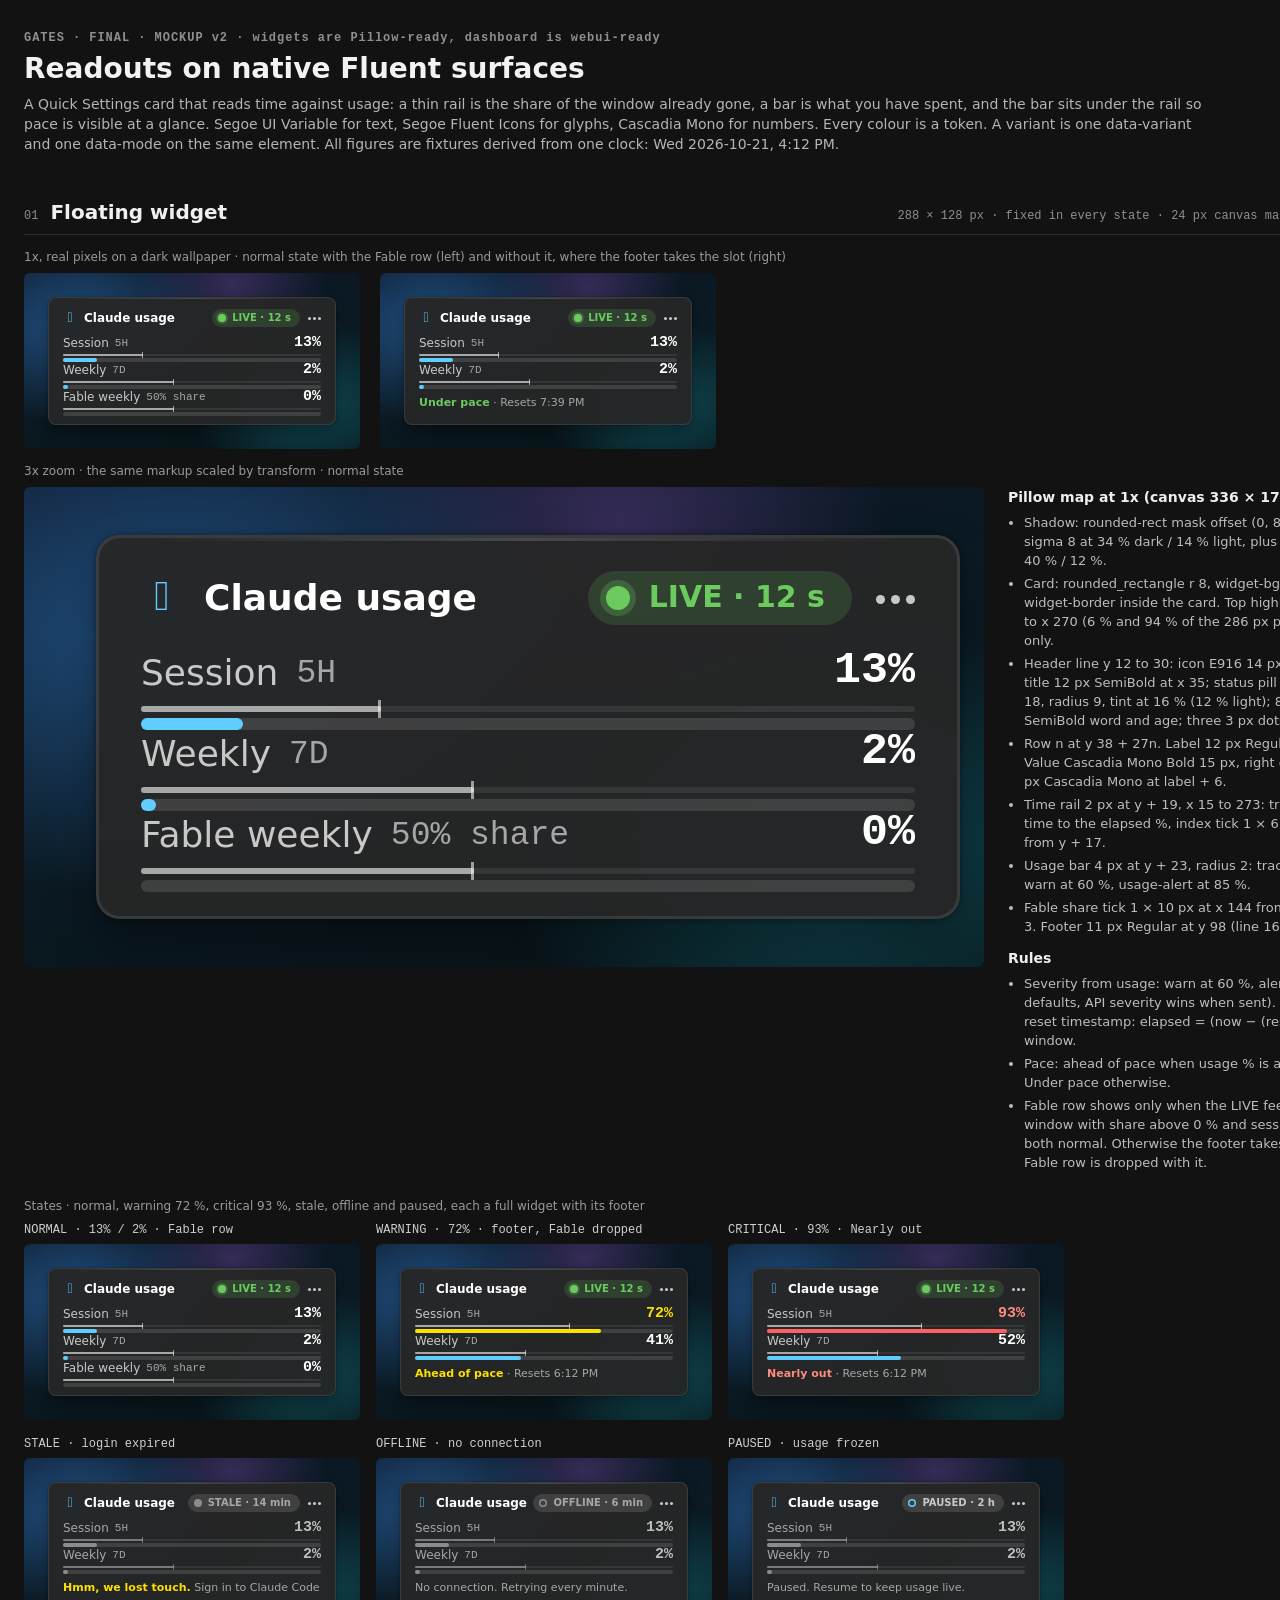
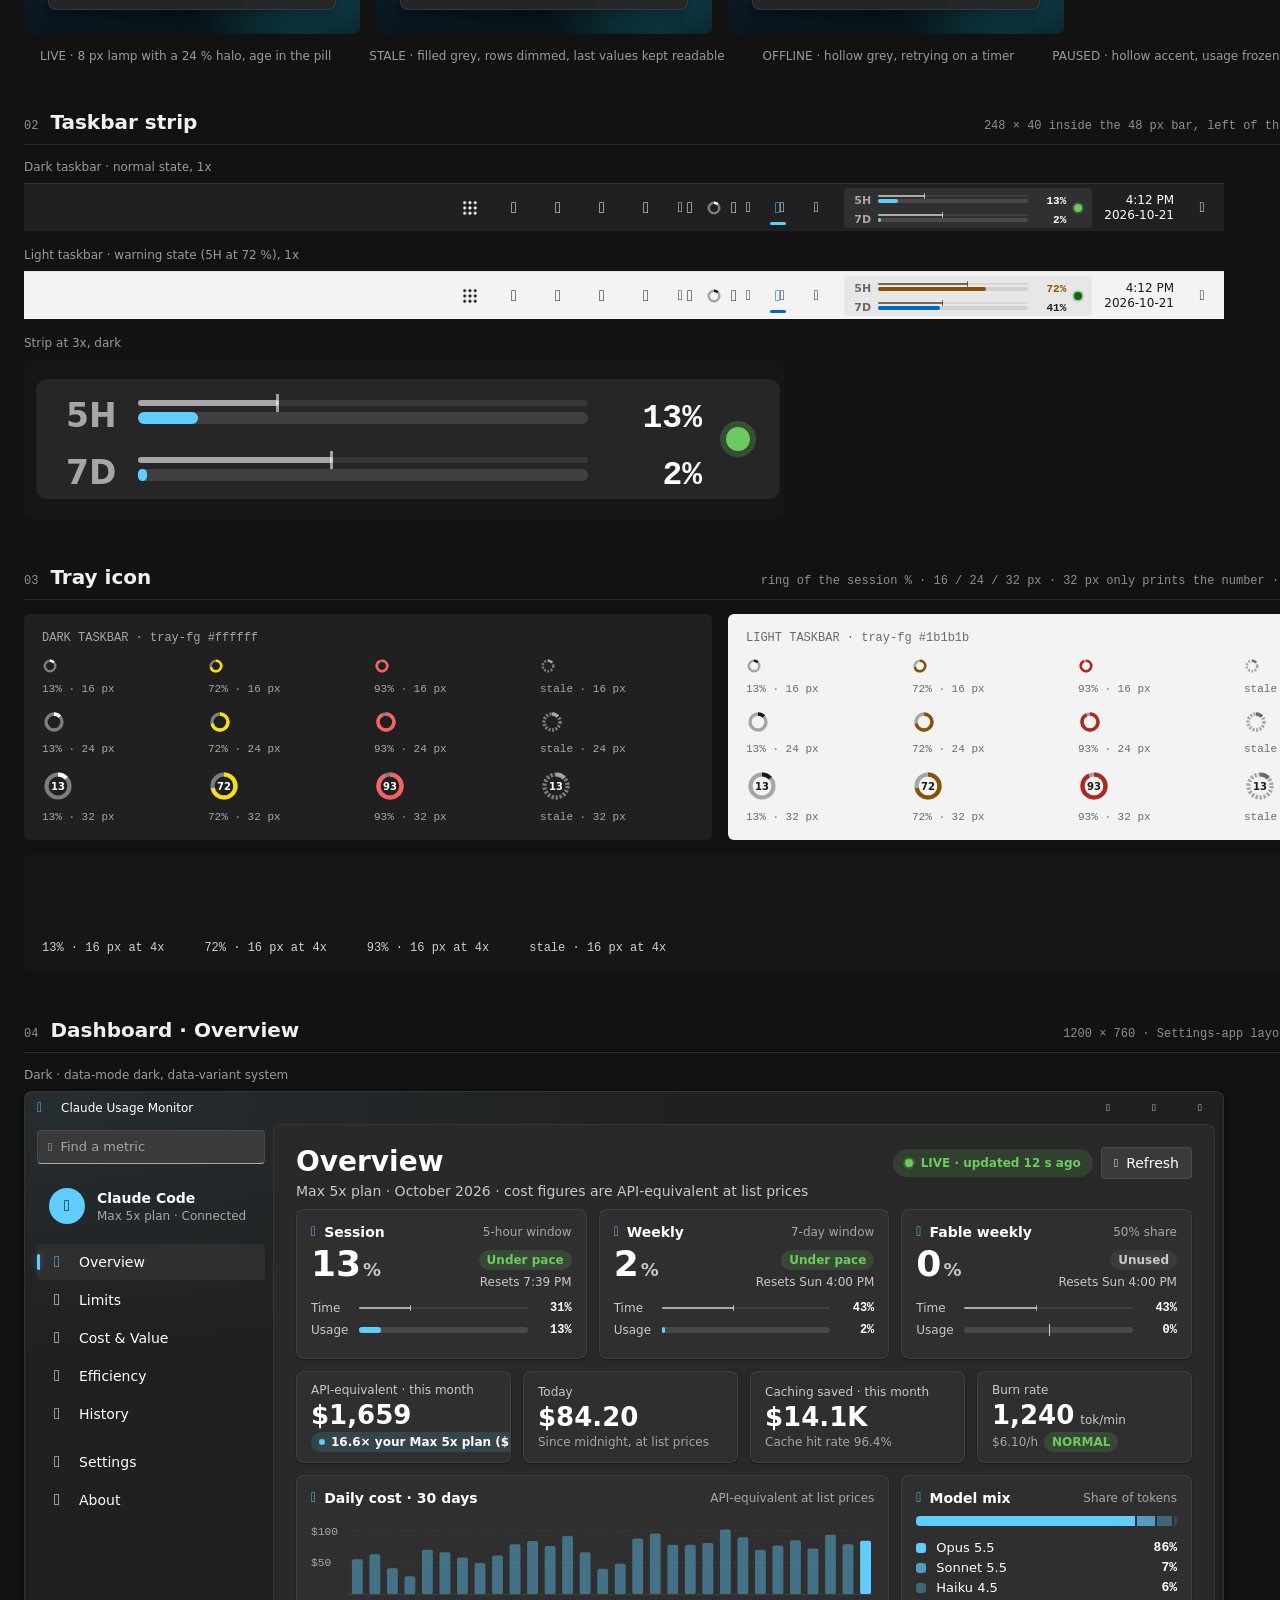
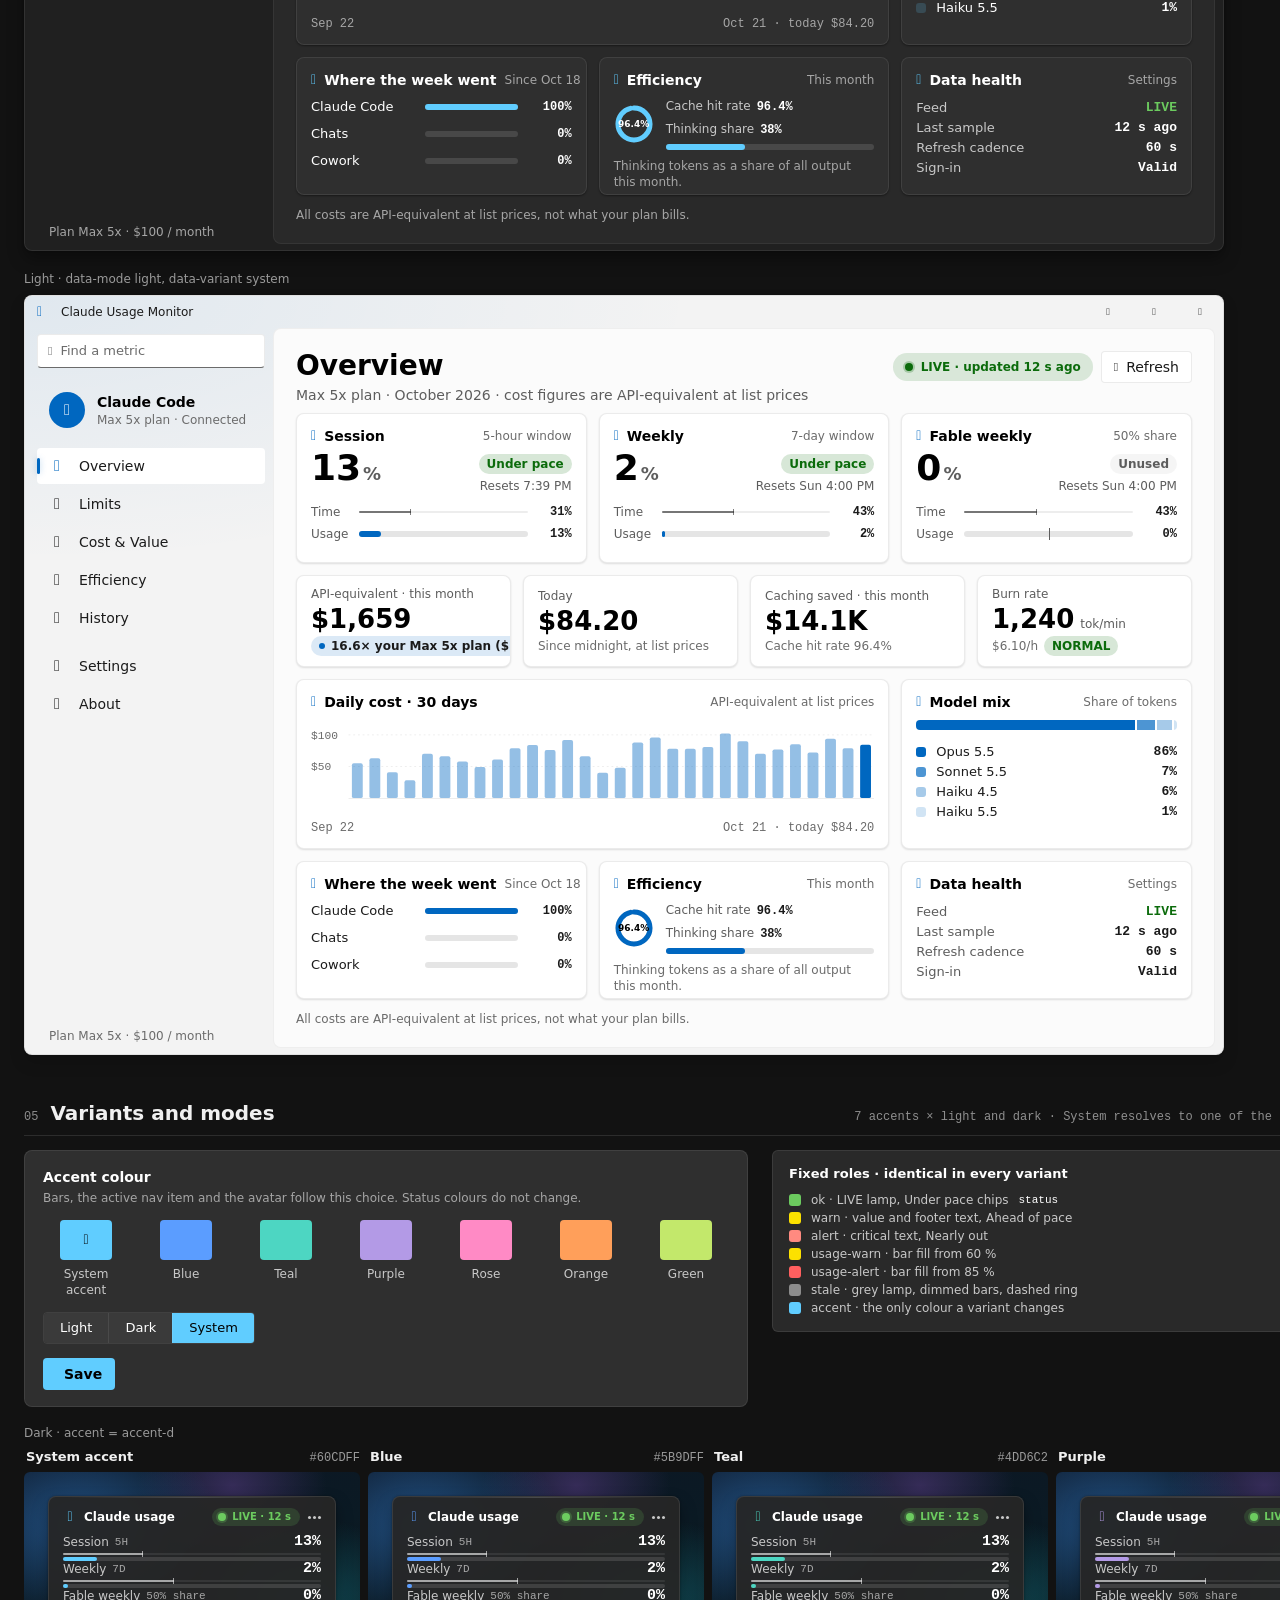
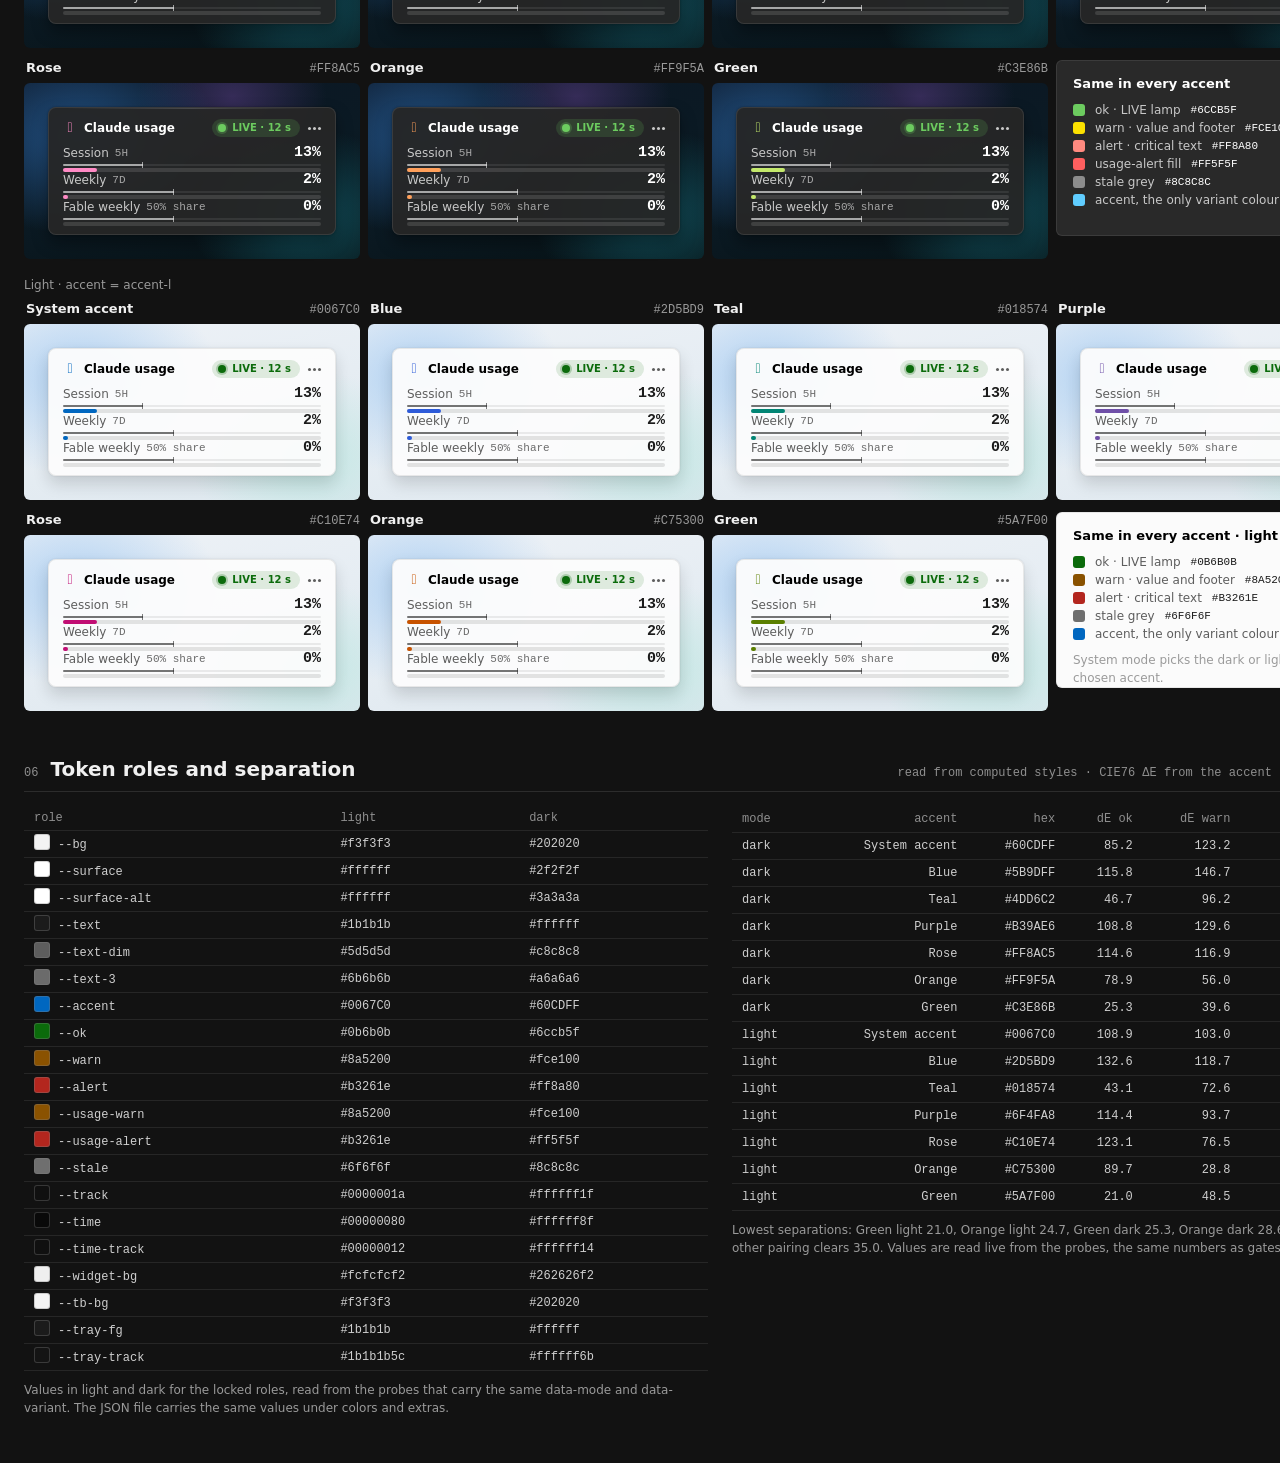
==== design/mockups/gates/final.html @ 4215ede7 "Design: approved theme mockups and token specs (#16) Nostromo (default, 8 variants), Night City (Bla" ====
<!doctype html>
<html lang="en">
<head>
<meta charset="utf-8">
<meta name="viewport" content="width=device-width, initial-scale=1">
<title>Gates final mockup</title>
<style>
/* ==========================================================================
   1. TOKENS. Lift sections 1, 2a, 2b, 2c and 2d into the app (webui and the
   Pillow skin read the same values from usage_monitor/themes/gates.json).
   One data-mode and one data-variant sit on the same element.
   Variant = accent pair. Mode = neutrals, status roles and shadows.
   Status roles (ok, warn, alert, usage-warn, usage-alert, stale) are locked
   per mode and do not change with the accent.
   ========================================================================== */
:root {
  --f-text: "Segoe UI Variable Text", "Segoe UI Variable", "Segoe UI", system-ui, sans-serif;
  --f-display: "Segoe UI Variable Display", "Segoe UI Variable", "Segoe UI", system-ui, sans-serif;
  --f-mono: "Cascadia Mono", Consolas, "Courier New", monospace;
  --f-icon: "Segoe Fluent Icons", "Segoe MDL2 Assets";
  --r-card: 8px;
  --r-ctl: 4px;
  --r-pill: 9px;
  --r-bar: 2px;
  --w-w: 288px;
  --w-h: 128px;
}

/* accent pairs: the only colours a variant changes (accent-l = light mode, accent-d = dark mode) */
[data-variant="system"] { --accent-d: #60CDFF; --accent-l: #0067C0; }
[data-variant="blue"]   { --accent-d: #5B9DFF; --accent-l: #2D5BD9; }
[data-variant="teal"]   { --accent-d: #4DD6C2; --accent-l: #018574; }
[data-variant="purple"] { --accent-d: #B39AE6; --accent-l: #6F4FA8; }
[data-variant="rose"]   { --accent-d: #FF8AC5; --accent-l: #C10E74; }
[data-variant="orange"] { --accent-d: #FF9F5A; --accent-l: #C75300; }
[data-variant="green"]  { --accent-d: #C3E86B; --accent-l: #5A7F00; }

[data-mode="dark"] {
  color-scheme: dark;
  --bg: #202020;
  --layer: #292929;
  --surface: #2f2f2f;
  --surface-alt: #3a3a3a;
  --hover: #ffffff0f;
  --widget-bg: #262626f2;
  --widget-border: #ffffff17;
  --border: #ffffff15;
  --border-dim: #ffffff0e;
  --text: #ffffff;
  --text-bright: #ffffff;
  --text-dim: #c8c8c8;
  --text-3: #a6a6a6;
  --ok: #6ccb5f;
  --warn: #fce100;
  --alert: #ff8a80;
  --usage-warn: #fce100;
  --usage-alert: #ff5f5f;
  --stale: #8c8c8c;
  --track: #ffffff1f;
  --time: #ffffff8f;
  --time-track: #ffffff14;
  --hl: #ffffff29;
  --tb-bg: #202020;
  --tb-rule: #ffffff12;
  --tb-hover: #ffffff12;
  --tray-fg: #ffffff;
  --tray-track: #ffffff6b;
  --accent: var(--accent-d);
  --accent-on: #000000;
  --accent-soft: color-mix(in srgb, var(--accent) 14%, transparent);
  --accent-tint: color-mix(in srgb, var(--accent) 8%, transparent);
  --accent-alt: color-mix(in srgb, var(--accent) 70%, var(--surface));
  --glow: color-mix(in srgb, var(--accent) 36%, transparent);
  --lamp-halo: color-mix(in srgb, var(--ok) 24%, transparent);
  --pill-a: 16%;
  --close-hover: #c42b1c;
  --on-close: #ffffff;
  --shadow-main: #00000057;
  --shadow-tight: #00000066;
}

[data-mode="light"] {
  color-scheme: light;
  --bg: #f3f3f3;
  --layer: #fbfbfb;
  --surface: #ffffff;
  --surface-alt: #ffffff;
  --hover: #0000000a;
  --widget-bg: #fcfcfcf2;
  --widget-border: #00000014;
  --border: #00000014;
  --border-dim: #0000000d;
  --text: #1b1b1b;
  --text-bright: #000000;
  --text-dim: #5d5d5d;
  --text-3: #6b6b6b;
  --ok: #0b6b0b;
  --warn: #8a5200;
  --alert: #b3261e;
  --usage-warn: #8a5200;
  --usage-alert: #b3261e;
  --stale: #6f6f6f;
  --track: #0000001a;
  --time: #00000080;
  --time-track: #00000012;
  --hl: #ffffff00;
  --tb-bg: #f3f3f3;
  --tb-rule: #00000012;
  --tb-hover: #0000000d;
  --tray-fg: #1b1b1b;
  --tray-track: #1b1b1b5c;
  --accent: var(--accent-l);
  --accent-on: #ffffff;
  --accent-soft: color-mix(in srgb, var(--accent) 14%, transparent);
  --accent-tint: color-mix(in srgb, var(--accent) 8%, transparent);
  --accent-alt: color-mix(in srgb, var(--accent) 70%, var(--surface));
  --glow: color-mix(in srgb, var(--accent) 28%, transparent);
  --lamp-halo: color-mix(in srgb, var(--ok) 24%, transparent);
  --pill-a: 12%;
  --close-hover: #c42b1c;
  --on-close: #ffffff;
  --shadow-main: #00000024;
  --shadow-tight: #0000001f;
}

/* ==========================================================================
   2a. FLOATING WIDGET. 288 x 128 card, fixed in every state. Rows sit on a
   27 px pitch: label line 16 px, time rail 2 px at +19, usage bar 4 px at
   +23. The third slot holds the Fable row or the footer, never both.
   ========================================================================== */
.surface { color: var(--text); font-family: var(--f-text); }
.lamp { display: inline-block; flex: none; width: 8px; height: 8px; border-radius: 50%;
        background: var(--ok); box-shadow: 0 0 0 2px var(--lamp-halo); }
.lamp.is-stale { background: var(--stale); box-shadow: none; }
.lamp.is-offline { background: transparent; box-shadow: inset 0 0 0 1.5px var(--stale); }
.lamp.is-paused { background: transparent; box-shadow: inset 0 0 0 1.5px var(--accent); }

.gw { --usage: var(--accent); position: relative; overflow: hidden; box-sizing: border-box;
      width: var(--w-w); height: var(--w-h); padding: 11px 14px 8px; border-radius: var(--r-card);
      border: 1px solid var(--widget-border); background: var(--widget-bg);
      box-shadow: 0 8px 16px var(--shadow-main), 0 0 2px var(--shadow-tight);
      color: var(--text); font-family: var(--f-text); }
.gw::before { content: ""; position: absolute; left: 0; right: 0; top: 0; height: 1px;
              background: linear-gradient(90deg, transparent 6%, var(--hl) 50%, transparent 94%); }
.gw-head { position: relative; display: flex; align-items: center; height: 18px; }
.gw-ico { flex: none; width: 14px; margin-right: 7px; font: 400 14px/18px var(--f-icon); color: var(--accent); text-align: center; }
.gw-title { font: 600 12px/18px var(--f-text); color: var(--text-bright); white-space: nowrap; }
.gw-pill { display: inline-flex; align-items: center; gap: 6px; height: 18px; margin-left: auto; padding: 0 9px 0 6px;
           border-radius: var(--r-pill); font: 600 10px/18px var(--f-text); white-space: nowrap;
           color: var(--ok); background: color-mix(in srgb, var(--ok) var(--pill-a), transparent); }
.gw-pill.is-stale, .gw-pill.is-offline, .gw-pill.is-paused { color: var(--text-3); background: var(--track); }
.gw-pill.is-paused { color: var(--text-dim); }
.gw-more { display: flex; align-items: center; gap: 2px; height: 18px; margin-left: 8px; }
.gw-more i { width: 3px; height: 3px; border-radius: 50%; background: var(--text-dim); }

.gw-rows { position: relative; margin-top: 8px; }
.gw-row { position: relative; height: 27px; }
.gw-row.is-warn { --usage: var(--usage-warn); }
.gw-row.is-crit { --usage: var(--usage-alert); }
.gw-line { display: flex; align-items: center; height: 16px; }
.gw-label { font: 400 12px/16px var(--f-text); color: var(--text-dim); white-space: nowrap; }
.gw-tag { margin-left: 6px; font: 400 11px/16px var(--f-mono); color: var(--text-3); white-space: nowrap; }
.gw-value { margin-left: auto; font: 700 15px/16px var(--f-mono); color: var(--text); font-variant-numeric: tabular-nums; }
.gw-row.is-warn .gw-value { color: var(--warn); }
.gw-row.is-crit .gw-value { color: var(--alert); }
/* time rail: the share of the window already gone, index tick at its end */
.gw-rail { position: absolute; left: 0; right: 0; top: 19px; height: 2px; border-radius: 1px; background: var(--time-track); }
.gw-rail i { position: absolute; left: 0; top: 0; bottom: 0; width: var(--t); border-radius: 1px; background: var(--time); }
.gw-rail i::after { content: ""; position: absolute; right: 0; top: -2px; width: 1px; height: 6px; background: var(--time); }
/* usage bar: accent by default, amber and red by severity */
.gw-bar { position: absolute; left: 0; right: 0; top: 23px; height: 4px; border-radius: var(--r-bar); background: var(--track); }
.gw-bar i { position: absolute; left: 0; top: 0; bottom: 0; width: var(--v); border-radius: var(--r-bar); background: var(--usage); }
/* Fable share tick: 1 x 10 px at the midpoint of the track, from track top minus 3 */
.gw-share { position: absolute; left: 50%; top: -3px; width: 1px; height: 10px; background: var(--text-dim); }

.gw-foot { height: 27px; box-sizing: border-box; padding-top: 6px; overflow: hidden; white-space: nowrap;
           font: 400 11px/16px var(--f-text); color: var(--text-3); }
.gw-foot b { font-weight: 600; }
.t-ok { color: var(--ok); }
.t-warn { color: var(--warn); }
.t-alert { color: var(--alert); }

/* stale, offline and paused: last-known values stay readable (values at .7 opacity, >= 4.5:1),
   labels and bars dim, the footer carries the state */
.gw.is-dim .gw-row { --usage: var(--stale); }
.gw.is-dim .gw-label { color: var(--text-3); }
.gw.is-dim .gw-value { opacity: .7; }
.gw.is-dim .gw-rail i { opacity: .6; }

/* ==========================================================================
   2b. TASKBAR STRIP. 248 x 40 inside a 48 px taskbar, left of the clock.
   Rows at y 6 and 25. Each row: rail at row +1 (2 px), bar at row +5 (4 px),
   label and value on a 14 px line. Track is the --track token (not tray-track).
   ========================================================================== */
.tbstrip { position: relative; flex: none; box-sizing: border-box; width: 248px; height: 40px;
           border-radius: var(--r-ctl); background: var(--tb-hover); color: var(--text); font-family: var(--f-text); }
.tbs-row { position: absolute; left: 0; right: 0; height: 14px; }
.tbs-row.is-warn { --usage: var(--usage-warn); }
.tbs-row { --usage: var(--accent); }
.tbs-k { position: absolute; left: 10px; top: 0; width: 18px; font: 600 11px/14px var(--f-text); color: var(--text-3); }
.tbs-time { position: absolute; left: 34px; top: 1px; width: 150px; height: 2px; border-radius: 1px; background: var(--time-track); }
.tbs-time i { position: absolute; left: 0; top: 0; bottom: 0; width: var(--t); border-radius: 1px; background: var(--time); }
.tbs-time i::after { content: ""; position: absolute; right: 0; top: -2px; width: 1px; height: 6px; background: var(--time); }
.tbs-trk { position: absolute; left: 34px; top: 5px; width: 150px; height: 4px; border-radius: var(--r-bar); background: var(--track); }
.tbs-trk i { position: absolute; left: 0; top: 0; bottom: 0; width: var(--v); border-radius: var(--r-bar); background: var(--usage); }
.tbs-v { position: absolute; left: 190px; top: 0; width: 32px; text-align: right; font: 700 11px/14px var(--f-mono); color: var(--text); }
.tbs-row.is-warn .tbs-v { color: var(--warn); }
.tbs-dot { position: absolute; left: 230px; top: 16px; width: 8px; height: 8px; border-radius: 50%; background: var(--ok); box-shadow: 0 0 0 2px var(--lamp-halo); }
.tbstrip.is-dim .tbs-dot { background: var(--stale); box-shadow: none; }
.tbstrip.is-dim .tbs-row { --usage: var(--stale); }

/* ==========================================================================
   2c. TRAY RING. The ring is the session %. Centre radius per size, stroke
   2.5 / 3.4 / 4.2 px at 16 / 24 / 32. Arc starts at 12 o'clock, clockwise.
   Stale = dashed track (16: 6 on, 4.5 off, path units) with a grey arc.
   Only the 32 px size prints the number.
   ========================================================================== */
.ring { display: block; overflow: visible; }
.ring .rk { fill: none; stroke: var(--tray-track); }
.ring .ra { fill: none; stroke: var(--tray-fg); }
.ring.is-warn .ra { stroke: var(--usage-warn); }
.ring.is-crit .ra { stroke: var(--usage-alert); }
.ring.is-stale .ra { stroke: var(--text-3); }
.ring .rg-num { font: 600 10px/1 var(--f-text); fill: var(--tray-fg); }
.ring-slot { display: inline-flex; align-items: center; justify-content: center; line-height: 0; }

/* ==========================================================================
   2d. DASHBOARD. Settings-app layout, 1200 x 760. Mica base with a faint
   accent wash, rounded content layer, 14 px card headings, 12 px minimum text.
   ========================================================================== */
.taskbar { position: relative; overflow: hidden; width: 1200px; height: 48px; box-sizing: border-box;
           background: var(--tb-bg); border-top: 1px solid var(--tb-rule); color: var(--text); font-family: var(--f-text); }
.tb-center { position: absolute; left: 50%; top: 4px; transform: translateX(-50%); display: flex; gap: 4px; }
.tb-btn { position: relative; display: grid; place-items: center; width: 40px; height: 40px; border-radius: var(--r-ctl); }
.tb-btn.is-active::after { content: ""; position: absolute; left: 50%; bottom: 3px; width: 16px; height: 3px; margin-left: -8px;
                           border-radius: 2px; background: var(--accent); }
.tb-g { font: 400 16px/1 var(--f-icon); color: var(--text); }
.tb-g.is-accent { color: var(--accent); }
.tb-ico { display: grid; place-items: center; width: 32px; height: 40px; border-radius: var(--r-ctl); }
.tb-ico .tb-g { font-size: 14px; }
.tb-dots { width: 16px; height: 16px; background: radial-gradient(circle, var(--text) 1.2px, transparent 1.7px) 0 0 / 5.3px 5.3px; }
.tb-tray { position: absolute; right: 6px; top: 4px; height: 40px; display: flex; align-items: center; gap: 2px; }
.tb-clock { display: flex; flex-direction: column; align-items: flex-end; justify-content: center; height: 40px; padding: 0 10px;
            font: 400 12px/15px var(--f-text); color: var(--text); white-space: nowrap; }

.wm-bar { position: relative; display: flex; align-items: center; height: 32px; }
.wm-app { flex: none; width: 14px; margin-left: 12px; font: 400 14px/1 var(--f-icon); color: var(--accent); }
.wm-name { margin-left: 10px; font: 400 12px/32px var(--f-text); color: var(--text); }
.wm-caps { margin-left: auto; display: flex; height: 32px; }
.wm-caps span { display: grid; place-items: center; width: 46px; height: 32px; font: 400 10px/1 var(--f-icon); color: var(--text); }
.wm-caps .is-close:hover { background: var(--close-hover); color: var(--on-close); }

.window { position: relative; overflow: hidden; box-sizing: border-box; width: 1200px; height: 760px;
          border-radius: var(--r-card); border: 1px solid var(--border); background: var(--bg); color: var(--text);
          font-family: var(--f-text); box-shadow: 0 8px 16px var(--shadow-main), 0 0 2px var(--shadow-tight); }
.window::before { content: ""; position: absolute; inset: 0; pointer-events: none;
                  background: radial-gradient(80% 50% at 0% 0%, var(--accent-tint), transparent 70%); }
.window > * { position: relative; }
.wm-body { display: grid; grid-template-columns: 248px 1fr; height: 728px; }

.nav { display: flex; flex-direction: column; gap: 8px; padding: 6px 8px 12px 12px; }
.nav-search { display: flex; align-items: center; gap: 8px; height: 32px; padding: 0 10px; border-radius: var(--r-ctl);
              background: var(--surface-alt); border: 1px solid var(--border); border-bottom-color: var(--text-3);
              font: 400 13px/30px var(--f-text); color: var(--text-3); }
.nav-search i { font: 400 12px/1 var(--f-icon); color: var(--text-dim); }
.nav-profile { display: flex; align-items: center; gap: 12px; height: 60px; margin-top: 4px; padding: 0 12px; border-radius: var(--r-card); }
.avatar { display: grid; place-items: center; flex: none; width: 36px; height: 36px; border-radius: 50%;
          background: var(--accent); color: var(--accent-on); font: 400 16px/1 var(--f-icon); }
.nav-profile b { display: block; font: 600 14px/20px var(--f-text); color: var(--text-bright); }
.nav-profile small { display: block; font: 400 12px/16px var(--f-text); color: var(--text-3); }
.nav-list { display: flex; flex-direction: column; gap: 2px; margin: 0; padding: 0; list-style: none; }
.nav-list li { position: relative; display: flex; align-items: center; gap: 14px; height: 36px; padding: 0 12px;
               border-radius: var(--r-ctl); font: 400 14px/20px var(--f-text); color: var(--text); }
.nav-list li i { width: 16px; text-align: center; font: 400 16px/1 var(--f-icon); color: var(--text); }
.nav-list li.is-current { background: var(--surface); }
.nav-list li.is-current i { color: var(--accent); }
.nav-list li.is-current::before { content: ""; position: absolute; left: 0; top: 10px; width: 3px; height: 16px;
                                  border-radius: 2px; background: var(--accent); box-shadow: 0 0 6px var(--glow); }
.nav-list li.is-sep { margin-top: 10px; }
.nav-foot { margin-top: auto; padding: 0 12px; font: 400 12px/16px var(--f-text); color: var(--text-3); }

.content { position: relative; display: flex; flex-direction: column; margin: 0 8px 8px 0; padding: 20px 22px 14px;
           border-radius: var(--r-card); border: 1px solid var(--border-dim); background: var(--layer); overflow: hidden; }
.page-head { display: flex; align-items: flex-start; justify-content: space-between; gap: 16px; height: 52px; }
.page-head h1 { margin: 0; font: 600 28px/34px var(--f-display); color: var(--text-bright); }
.page-head p { margin: 2px 0 0; font: 400 14px/20px var(--f-text); color: var(--text-dim); }
.head-actions { display: flex; align-items: center; gap: 8px; padding-top: 2px; }
.live { display: inline-flex; align-items: center; gap: 8px; height: 28px; padding: 0 12px; border-radius: 14px;
        font: 600 12px/28px var(--f-text); color: var(--ok); background: color-mix(in srgb, var(--ok) 14%, transparent); }
.live .lamp { width: 8px; height: 8px; }
.btn { display: inline-flex; align-items: center; gap: 8px; height: 32px; padding: 0 12px; border: 1px solid var(--border);
       border-radius: var(--r-ctl); background: var(--surface-alt); color: var(--text); font: 400 14px/20px var(--f-text); }
.btn i { font: 400 12px/1 var(--f-icon); }
.btn.primary { background: var(--accent); border-color: transparent; color: var(--accent-on); font-weight: 600; }

.row { display: grid; gap: 12px; margin-top: 12px; min-height: 0; }
.row-a { grid-template-columns: repeat(3, minmax(0, 1fr)); height: 150px; }
.row-b { grid-template-columns: repeat(4, minmax(0, 1fr)); height: 92px; }
.row-c { grid-template-columns: repeat(3, minmax(0, 1fr)); height: 170px; }
.row-d { grid-template-columns: repeat(3, minmax(0, 1fr)); height: 138px; }
.row-c .span-2 { grid-column: span 2; }

.card { position: relative; box-sizing: border-box; min-width: 0; min-height: 0; overflow: hidden; padding: 12px 14px;
        border-radius: var(--r-card); border: 1px solid var(--border); background: var(--surface); box-shadow: 0 1px 2px var(--shadow-tight); }
.card-h { display: flex; align-items: center; gap: 8px; height: 20px; margin-bottom: 8px; font: 600 14px/20px var(--f-text); color: var(--text-bright); white-space: nowrap; }
.card-h .ico { font: 400 14px/1 var(--f-icon); color: var(--accent); }
.card-h .meta { margin-left: auto; font: 400 12px/16px var(--f-text); color: var(--text-3); }
.chip { display: inline-flex; align-items: center; gap: 6px; height: 20px; padding: 0 8px; border-radius: 10px;
        font: 600 12px/20px var(--f-text); white-space: nowrap; }
.chip.ok { color: var(--ok); background: color-mix(in srgb, var(--ok) 16%, transparent); }
.chip.acc { color: var(--text); background: var(--accent-soft); }
.chip.acc::before { content: ""; width: 6px; height: 6px; border-radius: 50%; background: var(--accent); }
.chip.neu { color: var(--text-dim); background: var(--hover); }
.chip.nrm { color: var(--ok); background: color-mix(in srgb, var(--ok) 16%, transparent); }

.lim-top { display: flex; align-items: flex-end; justify-content: space-between; height: 40px; }
.lim-big { font: 600 36px/40px var(--f-display); color: var(--text-bright); font-variant-numeric: tabular-nums; }
.lim-big small { margin-left: 2px; font: 600 18px/40px var(--f-display); color: var(--text-dim); }
.lim-side { display: flex; flex-direction: column; align-items: flex-end; gap: 4px; }
.lim-reset { font: 400 12px/16px var(--f-text); color: var(--text-dim); white-space: nowrap; }
.lanes { display: grid; gap: 6px; margin-top: 10px; }
.lane { display: grid; grid-template-columns: 40px 1fr 36px; align-items: center; gap: 8px; height: 16px; }
.lane-k { font: 400 12px/16px var(--f-text); color: var(--text-dim); }
.lane-v { font: 700 12px/16px var(--f-mono); color: var(--text); text-align: right; font-variant-numeric: tabular-nums; }
.lane-tr { position: relative; height: 6px; border-radius: 3px; background: var(--track); }
.lane-tr i { position: absolute; left: 0; top: 0; bottom: 0; width: var(--v); border-radius: 3px; background: var(--accent); }
.lane-tr.is-time { height: 2px; border-radius: 1px; background: var(--time-track); }
.lane-tr.is-time i { border-radius: 1px; background: var(--time); }
.lane-tr.is-time i::after { content: ""; position: absolute; right: 0; top: -2px; width: 1px; height: 6px; background: var(--time); }
.lane-tr .share { position: absolute; left: 50%; top: -3px; width: 1px; height: 12px; background: var(--text-dim); }

.tile { display: flex; flex-direction: column; justify-content: center; padding: 10px 14px; }
.tile-k { font: 400 12px/16px var(--f-text); color: var(--text-dim); white-space: nowrap; }
.tile-v { margin-top: 2px; font: 600 26px/30px var(--f-display); color: var(--text-bright); font-variant-numeric: tabular-nums; white-space: nowrap; }
.tile-v small { margin-left: 6px; font: 400 12px/16px var(--f-text); color: var(--text-dim); }
.tile-s { display: flex; align-items: center; gap: 6px; margin-top: 2px; font: 400 12px/16px var(--f-text); color: var(--text-3); white-space: nowrap; }

.chart-svg { display: block; width: 100%; height: 96px; }
.axis { display: flex; justify-content: space-between; margin-top: 4px; font: 400 12px/16px var(--f-mono); color: var(--text-3); }
.mix { display: flex; gap: 2px; height: 10px; margin-top: 2px; border-radius: 4px; overflow: hidden; }
.mix i { display: block; height: 100%; }
.mix i:nth-child(1) { flex: 86 0 0; background: var(--accent); }
.mix i:nth-child(2) { flex: 7 0 0; background: var(--accent-alt); }
.mix i:nth-child(3) { flex: 6 0 0; background: color-mix(in srgb, var(--accent) 35%, var(--surface)); }
.mix i:nth-child(4) { flex: 1 0 0; background: color-mix(in srgb, var(--accent) 18%, var(--surface)); }
.leg { display: grid; grid-template-columns: 10px 1fr auto; align-items: center; gap: 10px; height: 20px; font: 400 13px/20px var(--f-text); color: var(--text); }
.leg i { width: 10px; height: 10px; border-radius: 3px; }
.leg b { font: 600 13px/20px var(--f-mono); color: var(--text); }

.wk { display: flex; flex-direction: column; gap: 9px; margin-top: 2px; }
.wk-row { display: grid; grid-template-columns: 104px 1fr 44px; align-items: center; gap: 10px; font: 400 13px/18px var(--f-text); color: var(--text); }
.wk-row b { font: 600 12px/18px var(--f-mono); text-align: right; color: var(--text); }
.hbar { position: relative; height: 6px; border-radius: 3px; background: var(--track); }
.hbar i { position: absolute; left: 0; top: 0; bottom: 0; width: var(--v); border-radius: 3px; background: var(--accent); }

.eff { display: grid; grid-template-columns: 40px 1fr; align-items: center; gap: 12px; }
.eff-ring { position: relative; width: 40px; height: 40px; }
.eff-ring svg { display: block; width: 40px; height: 40px; transform: rotate(-90deg); }
.eff-ring .rt { fill: none; stroke: var(--track); stroke-width: 5; }
.eff-ring .rv { fill: none; stroke: var(--accent); stroke-width: 5; stroke-linecap: round; }
.eff-ring b { position: absolute; inset: 0; display: grid; place-items: center; font: 600 9px/1 var(--f-text); color: var(--text-bright); }
.eff-k { font: 400 12px/16px var(--f-text); color: var(--text-dim); }
.eff-k b { margin-left: 6px; font: 600 12px/16px var(--f-mono); color: var(--text); }
.eff-note { margin: 8px 0 0; font: 400 12px/16px var(--f-text); color: var(--text-3); }

.kv { display: grid; grid-template-columns: 1fr auto; align-items: center; height: 20px; font: 400 13px/20px var(--f-text); color: var(--text-dim); }
.kv b { font: 600 13px/20px var(--f-mono); color: var(--text); }
.kv b.is-ok { color: var(--ok); }

.page-foot { margin-top: 12px; font: 400 12px/16px var(--f-text); color: var(--text-3); }

.picker { box-sizing: border-box; padding: 16px 18px; border-radius: var(--r-card); border: 1px solid var(--border);
          background: var(--surface); color: var(--text); }
.picker-h b { display: block; font: 600 14px/20px var(--f-text); color: var(--text-bright); }
.picker-h span { font: 400 12px/16px var(--f-text); color: var(--text-3); }
.swatches { display: flex; gap: 14px; margin-top: 14px; }
.sw-cell { display: flex; flex-direction: column; align-items: center; gap: 6px; width: 86px; }
.sw-chip { position: relative; display: grid; place-items: center; width: 52px; height: 40px; border-radius: var(--r-ctl); background: var(--accent); }
.sw-chip.is-on::after { content: "\E73E"; font-family: var(--f-icon); font-size: 14px; color: var(--accent-on); }
.sw-cell small { font: 400 12px/16px var(--f-text); color: var(--text-dim); text-align: center; }
.modes { display: inline-flex; margin-top: 14px; border: 1px solid var(--border); border-radius: var(--r-ctl); overflow: hidden; }
.modes span { height: 30px; padding: 0 16px; font: 400 13px/30px var(--f-text); color: var(--text); background: var(--surface-alt); }
.modes span + span { border-left: 1px solid var(--border); }
.modes span.is-on { background: var(--accent); color: var(--accent-on); }

/* ==========================================================================
   3. MOCK SHEET. Presentation only: board chrome, wallpaper, captions.
   Nothing below this line is app CSS.
   ========================================================================== */
body { margin: 0; background: #121212; }
.sheet { box-sizing: border-box; width: 1440px; margin: 0 auto; padding: 30px 24px 70px; color: #d6d6d6; font-family: "Segoe UI Variable Text", "Segoe UI", system-ui, sans-serif; }
.kicker { margin: 0; font: 600 12px/16px "Cascadia Mono", Consolas, monospace; letter-spacing: .08em; color: #8f8f8f; }
.sheet > header h1 { margin: 6px 0 8px; font: 600 28px/34px "Segoe UI Variable Display", "Segoe UI", system-ui, sans-serif; color: #f2f2f2; }
.lede { margin: 0; max-width: 1180px; font: 400 14px/20px "Segoe UI Variable Text", "Segoe UI", system-ui, sans-serif; color: #b5b5b5; }
.lede code { font: 400 12px/16px "Cascadia Mono", Consolas, monospace; color: #e0e0e0; }
.sec { margin-top: 44px; }
.sec-h { display: flex; align-items: baseline; gap: 12px; padding-bottom: 8px; margin-bottom: 14px; border-bottom: 1px solid #2c2c2c; }
.sec-h b { font: 400 12px/16px "Cascadia Mono", Consolas, monospace; color: #8f8f8f; }
.sec-h h2 { margin: 0; font: 600 20px/28px "Segoe UI Variable Display", "Segoe UI", system-ui, sans-serif; color: #f0f0f0; }
.sec-h span { margin-left: auto; font: 400 12px/16px "Cascadia Mono", Consolas, monospace; color: #8f8f8f; }
.cap { margin: 14px 0 8px; font: 400 12px/16px "Segoe UI Variable Text", "Segoe UI", system-ui, sans-serif; color: #9a9a9a; }
.wall { box-sizing: border-box; border-radius: 6px; }
.wall-dark { background:
  radial-gradient(60% 80% at 16% 30%, rgba(38, 92, 150, .85), rgba(38, 92, 150, 0) 70%),
  radial-gradient(50% 70% at 84% 75%, rgba(20, 96, 110, .75), rgba(20, 96, 110, 0) 70%),
  radial-gradient(40% 60% at 62% 8%, rgba(88, 60, 130, .55), rgba(88, 60, 130, 0) 70%),
  linear-gradient(165deg, #0c1624 0%, #0b1a24 50%, #071215 100%); }
.wall-light { background:
  radial-gradient(60% 80% at 16% 30%, rgba(170, 206, 242, .9), rgba(170, 206, 242, 0) 70%),
  radial-gradient(50% 70% at 84% 75%, rgba(186, 232, 224, .75), rgba(186, 232, 224, 0) 70%),
  linear-gradient(165deg, #eef2f7 0%, #e6edf3 50%, #dde7ee 100%); }
.wall-cell { display: flex; align-items: center; justify-content: center; width: 336px; height: 176px; padding: 24px; }
.row-wall { display: flex; gap: 20px; align-items: flex-start; }
.wall-1x { display: flex; align-items: center; gap: 16px; height: 176px; padding: 0 12px; }
.zoom-row { display: flex; gap: 24px; align-items: flex-start; }
.zoom-box { position: relative; flex: none; width: 960px; height: 480px; overflow: hidden; }
.zoom-inner { position: absolute; left: 0; top: 0; transform-origin: 0 0; transform: translate(72px, 48px) scale(3); }
.spec { flex: 1; min-width: 0; font: 400 13px/19px "Segoe UI Variable Text", "Segoe UI", system-ui, sans-serif; color: #bdbdbd; }
.spec h3 { margin: 0 0 6px; font: 600 14px/20px "Segoe UI Variable Text", "Segoe UI", system-ui, sans-serif; color: #efefef; }
.spec ul { margin: 0 0 12px; padding-left: 16px; }
.spec li { margin-bottom: 4px; }
.spec code { font: 400 12px/16px "Cascadia Mono", Consolas, monospace; color: #e6e6e6; }
.states { display: grid; grid-template-columns: repeat(3, 336px); gap: 16px 16px; }
.states figure { margin: 0; }
.states figcaption { margin: 0 0 6px; font: 400 12px/16px "Cascadia Mono", Consolas, monospace; color: #cfcfcf; }
.key { display: flex; flex-wrap: wrap; gap: 8px 22px; align-items: center; margin-top: 14px; font: 400 12px/16px "Segoe UI Variable Text", "Segoe UI", system-ui, sans-serif; color: #9a9a9a; }
.key span { display: inline-flex; align-items: center; gap: 8px; }
.key .lamp { width: 8px; height: 8px; }
.tb-board { position: relative; }
.mock-taskbar-wrap { position: relative; width: 1200px; }
.tb-zoom-wall { position: relative; width: 760px; height: 160px; overflow: hidden; border-radius: 6px; background: #161616; }
.tb-zoom-inner { position: absolute; left: 0; top: 0; transform-origin: 0 0; transform: translate(12px, 20px) scale(3); }
.tray-board { display: grid; grid-template-columns: 1fr 1fr; gap: 16px; }
.tray-tile { box-sizing: border-box; padding: 16px 18px; border-radius: 6px; background: var(--tb-bg); color: var(--text); font-family: var(--f-text); }
.tray-tile h4 { margin: 0 0 12px; font: 400 12px/16px "Cascadia Mono", Consolas, monospace; color: var(--text-3); }
.tray-grid { display: grid; grid-template-columns: repeat(4, 1fr); gap: 14px 12px; }
.tray-cell { display: flex; flex-direction: column; align-items: flex-start; gap: 8px; font: 400 11px/14px "Cascadia Mono", Consolas, monospace; color: var(--text-3); }
.tray-zoom { display: flex; gap: 40px; align-items: flex-end; margin-top: 14px; padding: 16px 18px; border-radius: 6px; background: #161616; color: #cfcfcf; font: 400 12px/16px "Cascadia Mono", Consolas, monospace; }
.tray-zoom .tz { display: flex; flex-direction: column; gap: 6px; }
.dash-frame { margin-bottom: 8px; }
.variants { display: grid; grid-template-columns: repeat(4, 336px); gap: 12px 8px; }
.vcell { margin: 0; }
.vcell figcaption { display: flex; align-items: baseline; gap: 10px; margin: 0 0 6px 2px; font: 400 12px/16px "Segoe UI Variable Text", "Segoe UI", system-ui, sans-serif; color: #d0d0d0; }
.vcell figcaption b { font-weight: 600; font-size: 13px; color: #f0f0f0; }
.vcell figcaption span { margin-left: auto; font: 400 12px/16px "Cascadia Mono", Consolas, monospace; color: #9a9a9a; }
.legend-cell { box-sizing: border-box; width: 336px; height: 176px; padding: 14px 16px; border-radius: 6px; background: var(--layer); border: 1px solid var(--border); color: var(--text); font-family: var(--f-text); }
.legend-cell h4 { margin: 0 0 8px; font: 600 13px/18px var(--f-text); color: var(--text-bright); }
.legend-cell .sw-row { display: flex; align-items: center; gap: 10px; height: 18px; font: 400 12px/18px var(--f-text); color: var(--text-dim); }
.legend-cell .sw-row i { width: 12px; height: 12px; border-radius: 3px; flex: none; }
.legend-cell .sw-row b { font: 400 11px/18px var(--f-mono); color: var(--text); }
.coll { width: 100%; border-collapse: collapse; font: 400 12px/18px "Cascadia Mono", Consolas, monospace; color: #cfcfcf; }
.coll th, .coll td { padding: 4px 10px; border-bottom: 1px solid #262626; text-align: right; }
.coll th:first-child, .coll td:first-child { text-align: left; }
.coll th { color: #8f8f8f; font-weight: 400; }
.tokens { width: 100%; border-collapse: collapse; font: 400 12px/18px "Cascadia Mono", Consolas, monospace; color: #cfcfcf; }
.tokens th, .tokens td { padding: 3px 10px; border-bottom: 1px solid #262626; text-align: left; }
.tokens th { color: #8f8f8f; font-weight: 400; }
.tokens .sw { display: inline-block; width: 14px; height: 14px; border-radius: 3px; margin-right: 8px; vertical-align: -2px; border: 1px solid rgba(128,128,128,.35); }
.two-col { display: grid; grid-template-columns: 1fr 1fr; gap: 24px; align-items: start; }
.note { margin: 10px 0 0; font: 400 12px/18px "Segoe UI Variable Text", "Segoe UI", system-ui, sans-serif; color: #9a9a9a; }
</style>
</head>
<body>
<main class="sheet">

  <header>
    <p class="kicker">GATES · FINAL · MOCKUP v2 · widgets are Pillow-ready, dashboard is webui-ready</p>
    <h1>Readouts on native Fluent surfaces</h1>
    <p class="lede">A Quick Settings card that reads time against usage: a thin rail is the share of the window already gone, a bar is what you have spent, and the bar sits under the rail so pace is visible at a glance. Segoe UI Variable for text, Segoe Fluent Icons for glyphs, Cascadia Mono for numbers. Every colour is a token. A variant is one data-variant and one data-mode on the same element. All figures are fixtures derived from one clock: Wed 2026-10-21, 4:12 PM.</p>
  </header>

  <!-- ===================================================================== 01 -->
  <section class="sec" id="sec-widget">
    <div class="sec-h"><b>01</b><h2>Floating widget</h2><span>288 × 128 px · fixed in every state · 24 px canvas margin for the shadow</span></div>

    <p class="cap">1x, real pixels on a dark wallpaper · normal state with the Fable row (left) and without it, where the footer takes the slot (right)</p>
    <div class="row-wall">
      <div class="wall wall-dark wall-cell" id="float-1x"></div>
      <div class="wall wall-dark wall-cell" id="float-1x-nofable"></div>
    </div>

    <p class="cap">3x zoom · the same markup scaled by transform · normal state</p>
    <div class="zoom-row">
      <div class="wall wall-dark zoom-box" id="float-zoom"><div class="zoom-inner" id="float-zoom-inner"></div></div>
      <aside class="spec">
        <h3>Pillow map at 1x (canvas 336 × 176, card at 24, 24)</h3>
        <ul>
          <li>Shadow: rounded-rect mask offset (0, 8), GaussianBlur sigma 8 at 34 % dark / 14 % light, plus a tight sigma 1 at 40 % / 12 %.</li>
          <li>Card: rounded_rectangle r 8, widget-bg at 95 %, 1 px widget-border inside the card. Top highlight 1 px from x 18 to x 270 (6 % and 94 % of the 286 px padding box), dark only.</li>
          <li>Header line y 12 to 30: icon E916 14 px at x 15 in accent; title 12 px SemiBold at x 35; status pill right-aligned, height 18, radius 9, tint at 16 % (12 % light); 8 px dot, 10 px SemiBold word and age; three 3 px dots at x 260 to 273.</li>
          <li>Row n at y 38 + 27n. Label 12 px Regular at y + 0 (line 16). Value Cascadia Mono Bold 15 px, right edge x 273. Tag 11 px Cascadia Mono at label + 6.</li>
          <li>Time rail 2 px at y + 19, x 15 to 273: track time-track, fill time to the elapsed %, index tick 1 × 6 px at the fill end, from y + 17.</li>
          <li>Usage bar 4 px at y + 23, radius 2: track, fill accent, usage-warn at 60 %, usage-alert at 85 %.</li>
          <li>Fable share tick 1 × 10 px at x 144 from the bar top minus 3. Footer 11 px Regular at y 98 (line 16).</li>
        </ul>
        <h3>Rules</h3>
        <ul>
          <li>Severity from usage: warn at 60 %, alert at 85 % (app defaults, API severity wins when sent). Rails come from the reset timestamp: elapsed = (now − (reset − window)) / window.</li>
          <li>Pace: ahead of pace when usage % is above elapsed %. Under pace otherwise.</li>
          <li>Fable row shows only when the LIVE feed reports a Fable window with share above 0 % and session and weekly are both normal. Otherwise the footer takes the slot and the Fable row is dropped with it.</li>
        </ul>
      </aside>
    </div>

    <p class="cap">States · normal, warning 72 %, critical 93 %, stale, offline and paused, each a full widget with its footer</p>
    <div class="states" id="states-grid"></div>
    <div class="key">
      <span><i class="lamp"></i>LIVE · 8 px lamp with a 24 % halo, age in the pill</span>
      <span><i class="lamp is-stale"></i>STALE · filled grey, rows dimmed, last values kept readable</span>
      <span><i class="lamp is-offline"></i>OFFLINE · hollow grey, retrying on a timer</span>
      <span><i class="lamp is-paused"></i>PAUSED · hollow accent, usage frozen</span>
    </div>
  </section>

  <!-- ===================================================================== 02 -->
  <section class="sec" id="sec-taskbar">
    <div class="sec-h"><b>02</b><h2>Taskbar strip</h2><span>248 × 40 inside the 48 px bar, left of the clock · 5H and 7D</span></div>

    <p class="cap">Dark taskbar · normal state, 1x</p>
    <div class="taskbar surface" id="tb-dark" data-mode="dark" data-variant="system"></div>

    <p class="cap" style="margin-top:16px">Light taskbar · warning state (5H at 72 %), 1x</p>
    <div class="taskbar surface" id="tb-light" data-mode="light" data-variant="system"></div>

    <p class="cap" style="margin-top:16px">Strip at 3x, dark</p>
    <div class="tb-zoom-wall"><div class="tb-zoom-inner" id="strip-zoom"></div></div>
  </section>

  <!-- ===================================================================== 03 -->
  <section class="sec" id="sec-tray">
    <div class="sec-h"><b>03</b><h2>Tray icon</h2><span>ring of the session % · 16 / 24 / 32 px · 32 px only prints the number · dashed stale track</span></div>
    <div class="tray-board">
      <div class="tray-tile surface" data-mode="dark" data-variant="system" id="tray-dark"><h4>DARK TASKBAR · tray-fg #ffffff</h4></div>
      <div class="tray-tile surface" data-mode="light" data-variant="system" id="tray-light"><h4>LIGHT TASKBAR · tray-fg #1b1b1b</h4></div>
    </div>
    <div class="tray-zoom" id="tray-4x"></div>
  </section>

  <!-- ===================================================================== 04 -->
  <section class="sec" id="sec-dash">
    <div class="sec-h"><b>04</b><h2>Dashboard · Overview</h2><span>1200 × 760 · Settings-app layout · light and dark</span></div>
    <p class="cap">Dark · data-mode dark, data-variant system</p>
    <div class="window dash-frame surface" id="dash-dark" data-mode="dark" data-variant="system"></div>
    <p class="cap" style="margin-top:20px">Light · data-mode light, data-variant system</p>
    <div class="window dash-frame surface" id="dash-light" data-mode="light" data-variant="system"></div>
  </section>

  <!-- ===================================================================== 05 -->
  <section class="sec" id="sec-variants">
    <div class="sec-h"><b>05</b><h2>Variants and modes</h2><span>7 accents × light and dark · System resolves to one of the two rows at runtime</span></div>

    <div class="two-col">
      <div class="picker surface" data-mode="dark" data-variant="system">
        <div class="picker-h"><b>Accent colour</b><span>Bars, the active nav item and the avatar follow this choice. Status colours do not change.</span></div>
        <div class="swatches" id="swatches"></div>
        <div class="modes"><span>Light</span><span>Dark</span><span class="is-on">System</span></div>
        <div style="margin-top:14px"><button class="btn primary"><i></i>Save</button></div>
      </div>
      <div class="legend-cell" data-mode="dark" data-variant="system" style="width:auto;height:auto">
        <h4>Fixed roles · identical in every variant</h4>
        <div class="sw-row"><i style="background:var(--ok)"></i>ok · LIVE lamp, Under pace chips <b>status</b></div>
        <div class="sw-row"><i style="background:var(--warn)"></i>warn · value and footer text, Ahead of pace</div>
        <div class="sw-row"><i style="background:var(--alert)"></i>alert · critical text, Nearly out</div>
        <div class="sw-row"><i style="background:var(--usage-warn)"></i>usage-warn · bar fill from 60 %</div>
        <div class="sw-row"><i style="background:var(--usage-alert)"></i>usage-alert · bar fill from 85 %</div>
        <div class="sw-row"><i style="background:var(--stale)"></i>stale · grey lamp, dimmed bars, dashed ring</div>
        <div class="sw-row"><i style="background:var(--accent)"></i>accent · the only colour a variant changes</div>
      </div>
    </div>

    <p class="cap" style="margin-top:18px">Dark · accent = accent-d</p>
    <div class="variants" id="variants-dark"></div>
    <p class="cap" style="margin-top:18px">Light · accent = accent-l</p>
    <div class="variants" id="variants-light"></div>
  </section>

  <!-- ===================================================================== 06 -->
  <section class="sec" id="sec-tokens">
    <div class="sec-h"><b>06</b><h2>Token roles and separation</h2><span>read from computed styles · CIE76 ΔE from the accent to each status role</span></div>
    <div class="two-col">
      <div>
        <table class="tokens" id="tokens"></table>
        <p class="note">Values in light and dark for the locked roles, read from the probes that carry the same data-mode and data-variant. The JSON file carries the same values under colors and extras.</p>
      </div>
      <div>
        <table class="coll" id="coll"></table>
        <p class="note">Lowest separations: Green light 21.0, Orange light 24.7, Green dark 25.3, Orange dark 28.6 (threshold 20). Every other pairing clears 35.0. Values are read live from the probes, the same numbers as gates.json.</p>
      </div>
    </div>
  </section>

</main>

<script>
(() => {
  /* ==========================================================================
     Fixtures. One clock, one set of reset timestamps. Rails are derived from
     the reset time, not typed in.
     ========================================================================== */
  const NOW = new Date('2026-10-21T16:12:00');
  const HOUR = 3600e3;
  const WIN = { session: 5 * HOUR, weekly: 168 * HOUR };
  const RESET = {
    sessionNormal: '2026-10-21T19:39:00',   // window started 14:39, 31 % gone
    sessionWarn: '2026-10-21T18:12:00',     // window started 13:12, 60 % gone
    weekly: '2026-10-25T16:00:00',          // window started Sun 10-18 16:00, 43 % gone
  };
  const elapsed = (resetIso, span) => {
    const start = new Date(resetIso).getTime() - span;
    return Math.round(Math.min(100, Math.max(0, (NOW.getTime() - start) / span * 100)));
  };
  const fmtTime = (iso) => {
    const d = new Date(iso);
    const h = d.getHours();
    const hh = ((h + 11) % 12) + 1;
    return hh + ':' + String(d.getMinutes()).padStart(2, '0') + ' ' + (h < 12 ? 'AM' : 'PM');
  };
  const sev = (u) => (u >= 85 ? 'crit' : u >= 60 ? 'warn' : 'normal');

  const FIX = {
    normal:  { status: 'LIVE',    age: '12 s',   sess: { used: 13, reset: RESET.sessionNormal }, week: { used: 2,  reset: RESET.weekly }, fable: { used: 0, share: 50 } },
    noFable: { status: 'LIVE',    age: '12 s',   sess: { used: 13, reset: RESET.sessionNormal }, week: { used: 2,  reset: RESET.weekly }, fable: null },
    warn:    { status: 'LIVE',    age: '12 s',   sess: { used: 72, reset: RESET.sessionWarn },   week: { used: 41, reset: RESET.weekly }, fable: null },
    crit:    { status: 'LIVE',    age: '12 s',   sess: { used: 93, reset: RESET.sessionWarn },   week: { used: 52, reset: RESET.weekly }, fable: null },
    stale:   { status: 'STALE',   age: '14 min', sess: { used: 13, reset: RESET.sessionNormal }, week: { used: 2,  reset: RESET.weekly }, fable: null },
    offline: { status: 'OFFLINE', age: '6 min',  sess: { used: 13, reset: RESET.sessionNormal }, week: { used: 2,  reset: RESET.weekly }, fable: null },
    paused:  { status: 'PAUSED',  age: '2 h',    sess: { used: 13, reset: RESET.sessionNormal }, week: { used: 2,  reset: RESET.weekly }, fable: null },
  };

  const rowHTML = (label, tag, used, el, sv, extra) =>
    '<div class="gw-row' + (sv === 'warn' ? ' is-warn' : sv === 'crit' ? ' is-crit' : '') + '">' +
      '<div class="gw-line"><span class="gw-label">' + label + '</span><span class="gw-tag">' + tag + '</span>' +
      '<span class="gw-value">' + used + '%</span></div>' +
      '<div class="gw-rail"><i style="--t:' + el + '%"></i></div>' +
      '<div class="gw-bar"><i style="--v:' + used + '%"></i>' + (extra || '') + '</div>' +
    '</div>';

  function footerHTML(st, sEl) {
    if (st.status === 'STALE') return '<b class="t-warn">Hmm, we lost touch.</b> Sign in to Claude Code.';
    if (st.status === 'OFFLINE') return 'No connection. Retrying every minute.';
    if (st.status === 'PAUSED') return 'Paused. Resume to keep usage live.';
    const when = fmtTime(st.sess.reset);
    if (sev(st.sess.used) === 'crit') return '<b class="t-alert">Nearly out</b> · Resets ' + when;
    return st.sess.used > sEl
      ? '<b class="t-warn">Ahead of pace</b> · Resets ' + when
      : '<b class="t-ok">Under pace</b> · Resets ' + when;
  }

  function widgetHTML(name, mode, variant) {
    const st = FIX[name];
    const sEl = elapsed(st.sess.reset, WIN.session);
    const wEl = elapsed(st.week.reset, WIN.weekly);
    const sSev = sev(st.sess.used), wSev = sev(st.week.used);
    const footerShown = st.status !== 'LIVE' || sSev !== 'normal' || wSev !== 'normal' || !st.fable || st.fable.share <= 0;
    const lampCls = st.status === 'LIVE' ? '' : ' is-' + st.status.toLowerCase();
    const pill = '<span class="gw-pill is-' + st.status.toLowerCase() + '"><i class="lamp' + lampCls + '"></i>' + st.status + ' · ' + st.age + '</span>';
    const third = footerShown
      ? '<div class="gw-foot">' + footerHTML(st, sEl) + '</div>'
      : rowHTML('Fable weekly', '50% share', st.fable.used, wEl, 'normal', '<i class="gw-share"></i>');
    return '<div class="gw surface' + (st.status === 'LIVE' ? '' : ' is-dim') + '" data-mode="' + mode + '" data-variant="' + variant + '">' +
      '<div class="gw-head"><i class="gw-ico">&#xE916;</i><span class="gw-title">Claude usage</span>' + pill +
      '<span class="gw-more"><i></i><i></i><i></i></span></div>' +
      '<div class="gw-rows">' +
        rowHTML('Session', '5H', st.sess.used, sEl, sSev) +
        rowHTML('Weekly', '7D', st.week.used, wEl, wSev) +
        third +
      '</div></div>';
  }

  function stripHTML(mode, variant, name) {
    const st = FIX[name];
    const sEl = elapsed(st.sess.reset, WIN.session), wEl = elapsed(st.week.reset, WIN.weekly);
    const row = (k, top, used, el, sv) =>
      '<div class="tbs-row' + (sv === 'warn' ? ' is-warn' : '') + '" style="top:' + top + 'px">' +
        '<span class="tbs-k">' + k + '</span>' +
        '<div class="tbs-time"><i style="--t:' + el + '%"></i></div>' +
        '<div class="tbs-trk"><i style="--v:' + used + '%"></i></div>' +
        '<span class="tbs-v">' + used + '%</span></div>';
    return '<div class="tbstrip surface" data-mode="' + mode + '" data-variant="' + variant + '">' +
      row('5H', 6, st.sess.used, sEl, sev(st.sess.used)) + row('7D', 25, st.week.used, wEl, sev(st.week.used)) +
      '<span class="tbs-dot"></span></div>';
  }

  const RING = {
    16: { vb: 16, r: 5.25, sw: 2.5, dash: '6 4.5' },
    24: { vb: 24, r: 8, sw: 3.4, dash: '4 3' },
    32: { vb: 32, r: 11.5, sw: 4.2, dash: '3.2 2.4' },
  };
  function ringHTML(size, pct, opt) {
    const c = RING[size], m = c.vb / 2;
    const o = opt || {};
    const cls = 'ring ring-' + size + (o.stale ? ' is-stale' : '') + (o.sev ? ' is-' + o.sev : '');
    const trackDash = o.stale ? ' stroke-dasharray="' + c.dash + '"' : '';
    const num = size === 32 ? '<text class="rg-num" x="' + m + '" y="' + (m + 3.6) + '" text-anchor="middle">' + pct + '</text>' : '';
    return '<svg class="' + cls + '" width="' + size + '" height="' + size + '" viewBox="0 0 ' + c.vb + ' ' + c.vb + '" aria-hidden="true">' +
      '<circle class="rk" cx="' + m + '" cy="' + m + '" r="' + c.r + '" stroke-width="' + c.sw + '" pathLength="100"' + trackDash + '/>' +
      '<circle class="ra" cx="' + m + '" cy="' + m + '" r="' + c.r + '" stroke-width="' + c.sw + '" pathLength="100" stroke-dasharray="' + pct + ' ' + (100 - pct) + '" transform="rotate(-90 ' + m + ' ' + m + ')"/>' +
      num + '</svg>';
  }

  /* ---------- fill the widget, taskbar, tray and dashboard surfaces ---------- */
  const q = (id) => document.getElementById(id);

  q('float-1x').innerHTML = widgetHTML('normal', 'dark', 'system');
  q('float-1x-nofable').innerHTML = widgetHTML('noFable', 'dark', 'system');
  q('float-zoom-inner').innerHTML = widgetHTML('normal', 'dark', 'system');

  q('states-grid').innerHTML = ['normal', 'warn', 'crit', 'stale', 'offline', 'paused'].map((n) => {
    const cap = { normal: 'NORMAL · 13% / 2% · Fable row', warn: 'WARNING · 72% · footer, Fable dropped', crit: 'CRITICAL · 93% · Nearly out', stale: 'STALE · login expired', offline: 'OFFLINE · no connection', paused: 'PAUSED · usage frozen' }[n];
    const map = { normal: 'normal', warn: 'warn', crit: 'crit', stale: 'stale', offline: 'offline', paused: 'paused' }[n];
    return '<figure><figcaption>' + cap + '</figcaption><div class="wall wall-dark wall-cell">' + widgetHTML(map, 'dark', 'system') + '</div></figure>';
  }).join('');

  const tbFrame = (mode, variant, stripName) =>
    '<div class="tb-center">' +
      '<span class="tb-btn"><i class="tb-dots"></i></span>' +
      '<span class="tb-btn"><i class="tb-g">&#xE721;</i></span>' +
      '<span class="tb-btn"><i class="tb-g">&#xE7C4;</i></span>' +
      '<span class="tb-btn"><i class="tb-g">&#xE8B7;</i></span>' +
      '<span class="tb-btn"><i class="tb-g">&#xE774;</i></span>' +
      '<span class="tb-btn"><i class="tb-g">&#xE787;</i></span>' +
      '<span class="tb-btn"><i class="tb-g">&#xE715;</i></span>' +
      '<span class="tb-btn is-active"><i class="tb-g is-accent">&#xE916;</i></span>' +
    '</div>' +
    '<div class="tb-tray">' +
      '<span class="tb-ico"><i class="tb-g">&#xE70E;</i></span>' +
      '<span class="tb-ico">' + ringHTML(16, 13) + '</span>' +
      '<span class="tb-ico"><i class="tb-g">&#xE701;</i></span>' +
      '<span class="tb-ico"><i class="tb-g">&#xE767;</i></span>' +
      '<span class="tb-ico"><i class="tb-g">&#xE83F;</i></span>' +
      '<span style="width:8px"></span>' +
      stripHTML(mode, variant, stripName) +
      '<div class="tb-clock"><span>4:12 PM</span><span>2026-10-21</span></div>' +
      '<span class="tb-ico"><i class="tb-g">&#xE7E7;</i></span>' +
    '</div>';
  q('tb-dark').innerHTML = tbFrame('dark', 'system', 'normal');
  q('tb-light').innerHTML = tbFrame('light', 'system', 'warn');
  q('strip-zoom').innerHTML = stripHTML('dark', 'system', 'normal');

  // tray tiles
  const trayStates = [
    { pct: 13, opt: {} },
    { pct: 72, opt: { sev: 'warn' } },
    { pct: 93, opt: { sev: 'crit' } },
    { pct: 13, opt: { stale: true } },
  ];
  const trayRows = (size) => trayStates.map((s, i) => {
    const label = (s.opt.stale ? 'stale' : s.pct + '%') + ' · ' + size + ' px';
    return '<div class="tray-cell">' + ringHTML(size, s.pct, s.opt) + '<span>' + label + '</span></div>';
  }).join('');
  ['tray-dark', 'tray-light'].forEach((id) => {
    const el = q(id);
    el.insertAdjacentHTML('beforeend',
      '<div class="tray-grid">' + trayRows(16) + '</div>' +
      '<div class="tray-grid" style="margin-top:14px">' + trayRows(24) + '</div>' +
      '<div class="tray-grid" style="margin-top:14px">' + trayRows(32) + '</div>');
  });
  // 4x geometry check (vector scale): each 16 px state drawn at 4x inside a 64 px box
  q('tray-4x').innerHTML = trayStates.map((s) =>
    '<div class="tz"><div style="width:64px;height:64px;overflow:visible">' +
      '<div style="width:16px;height:16px;transform:scale(4);transform-origin:0 0">' + ringHTML(16, s.pct, s.opt) + '</div></div>' +
      '<span>' + (s.opt.stale ? 'stale' : s.pct + '%') + ' · 16 px at 4x</span></div>').join('');

  /* ---------- dashboard ---------- */
  const DAILY = [55, 63, 41, 28, 70, 66, 58, 49, 61, 79, 84, 76, 92, 66, 40, 48, 88, 96, 78, 78, 81, 102, 90, 70, 77, 85, 72, 94, 79, 84.2];
  function barsSVG(vals) {
    const W = 600, H = 96, base = 80, top = 6, max = 110, padL = 40;
    const k = (base - top) / max;
    const slot = (W - padL) / vals.length, bw = slot * 0.62;
    let s = '<svg class="chart-svg" viewBox="0 0 ' + W + ' ' + H + '" preserveAspectRatio="xMidYMid meet" aria-hidden="true">';
    [100, 50].forEach((v) => {
      const y = base - v * k;
      s += '<line x1="' + padL + '" x2="' + W + '" y1="' + y + '" y2="' + y + '" style="stroke:var(--border);stroke-dasharray:2 3" stroke-width="1"/>';
      s += '<text x="0" y="' + (y + 4) + '" style="font:400 12px/16px var(--f-mono);fill:var(--text-3)">$' + v + '</text>';
    });
    s += '<line x1="' + padL + '" x2="' + W + '" y1="' + (base + .5) + '" y2="' + (base + .5) + '" style="stroke:var(--border)" stroke-width="1"/>';
    vals.forEach((v, i) => {
      const h = v * k, x = padL + i * slot + (slot - bw) / 2, last = i === vals.length - 1;
      s += '<rect x="' + x.toFixed(2) + '" y="' + (base - h).toFixed(2) + '" width="' + bw.toFixed(2) + '" height="' + h.toFixed(2) + '" rx="2" style="fill:var(--accent);fill-opacity:' + (last ? 1 : 0.42) + '"/>';
    });
    return s + '</svg>';
  }

  const limCard = (icon, title, meta, pctUsed, unitCls, chip, resetTxt, tEl, share) =>
    '<article class="card">' +
      '<header class="card-h"><i class="ico">' + icon + '</i>' + title + '<span class="meta">' + meta + '</span></header>' +
      '<div class="lim-top"><div class="lim-big">' + pctUsed + '<small>%</small></div>' +
        '<div class="lim-side">' + chip + '<span class="lim-reset">' + resetTxt + '</span></div></div>' +
      '<div class="lanes">' +
        '<div class="lane"><span class="lane-k">Time</span><div class="lane-tr is-time"><i style="--v:' + tEl + '%"></i></div><span class="lane-v">' + tEl + '%</span></div>' +
        '<div class="lane"><span class="lane-k">Usage</span><div class="lane-tr"><i style="--v:' + pctUsed + '%"></i>' + (share ? '<span class="share"></span>' : '') + '</div><span class="lane-v">' + pctUsed + '%</span></div>' +
      '</div></article>';

  const sEl = elapsed(RESET.sessionNormal, WIN.session);
  const wEl = elapsed(RESET.weekly, WIN.weekly);
  const dashHTML = () =>
    '<div class="wm-bar"><i class="wm-app">&#xE916;</i><span class="wm-name">Claude Usage Monitor</span>' +
      '<div class="wm-caps"><span>&#xE921;</span><span>&#xE922;</span><span class="is-close">&#xE8BB;</span></div></div>' +
    '<div class="wm-body">' +
      '<nav class="nav">' +
        '<div class="nav-search"><i>&#xE721;</i>Find a metric</div>' +
        '<div class="nav-profile"><span class="avatar">&#xE77B;</span><div><b>Claude Code</b><small>Max 5x plan · Connected</small></div></div>' +
        '<ul class="nav-list">' +
          '<li class="is-current"><i>&#xE80F;</i>Overview</li>' +
          '<li><i>&#xE916;</i>Limits</li>' +
          '<li><i>&#xE8C7;</i>Cost &amp; Value</li>' +
          '<li><i>&#xE945;</i>Efficiency</li>' +
          '<li><i>&#xE81C;</i>History</li>' +
          '<li class="is-sep"><i>&#xE713;</i>Settings</li>' +
          '<li><i>&#xE946;</i>About</li>' +
        '</ul>' +
        '<div class="nav-foot">Plan Max 5x · $100 / month</div>' +
      '</nav>' +
      '<main class="content">' +
        '<header class="page-head"><div><h1>Overview</h1><p>Max 5x plan · October 2026 · cost figures are API-equivalent at list prices</p></div>' +
          '<div class="head-actions"><span class="live"><i class="lamp"></i>LIVE · updated 12 s ago</span><button class="btn"><i>&#xE72C;</i>Refresh</button></div></header>' +

        '<div class="row row-a">' +
          limCard('&#xE916;', 'Session', '5-hour window', 13, '', '<span class="chip ok">Under pace</span>', 'Resets 7:39 PM', sEl, false) +
          limCard('&#xE787;', 'Weekly', '7-day window', 2, '', '<span class="chip ok">Under pace</span>', 'Resets Sun 4:00 PM', wEl, false) +
          limCard('&#xE81D;', 'Fable weekly', '50% share', 0, '', '<span class="chip neu">Unused</span>', 'Resets Sun 4:00 PM', wEl, true) +
        '</div>' +

        '<div class="row row-b">' +
          '<section class="card tile"><div class="tile-k">API-equivalent · this month</div><div class="tile-v">$1,659</div><div class="tile-s"><span class="chip acc">16.6× your Max 5x plan ($100)</span></div></section>' +
          '<section class="card tile"><div class="tile-k">Today</div><div class="tile-v">$84.20</div><div class="tile-s">Since midnight, at list prices</div></section>' +
          '<section class="card tile"><div class="tile-k">Caching saved · this month</div><div class="tile-v">$14.1K</div><div class="tile-s">Cache hit rate 96.4%</div></section>' +
          '<section class="card tile"><div class="tile-k">Burn rate</div><div class="tile-v">1,240<small>tok/min</small></div><div class="tile-s">$6.10/h <span class="chip nrm">NORMAL</span></div></section>' +
        '</div>' +

        '<div class="row row-c">' +
          '<section class="card span-2"><header class="card-h"><i class="ico">&#xE8C7;</i>Daily cost · 30 days<span class="meta">API-equivalent at list prices</span></header>' +
            barsSVG(DAILY) +
            '<div class="axis"><span>Sep 22</span><span>Oct 21 · today $84.20</span></div></section>' +
          '<section class="card"><header class="card-h"><i class="ico">&#xE9F9;</i>Model mix<span class="meta">Share of tokens</span></header>' +
            '<div class="mix"><i></i><i></i><i></i><i></i></div>' +
            '<div style="margin-top:12px">' +
              '<div class="leg"><i style="background:var(--accent)"></i><span>Opus 5.5</span><b>86%</b></div>' +
              '<div class="leg"><i style="background:var(--accent-alt)"></i><span>Sonnet 5.5</span><b>7%</b></div>' +
              '<div class="leg"><i style="background:color-mix(in srgb, var(--accent) 35%, var(--surface))"></i><span>Haiku 4.5</span><b>6%</b></div>' +
              '<div class="leg"><i style="background:color-mix(in srgb, var(--accent) 18%, var(--surface))"></i><span>Haiku 5.5</span><b>1%</b></div>' +
            '</div></section>' +
        '</div>' +

        '<div class="row row-d">' +
          '<section class="card"><header class="card-h"><i class="ico">&#xE7C4;</i>Where the week went<span class="meta">Since Oct 18</span></header>' +
            '<div class="wk">' +
              '<div class="wk-row"><span>Claude Code</span><div class="hbar"><i style="--v:100%"></i></div><b>100%</b></div>' +
              '<div class="wk-row"><span>Chats</span><div class="hbar"><i style="--v:0%"></i></div><b>0%</b></div>' +
              '<div class="wk-row"><span>Cowork</span><div class="hbar"><i style="--v:0%"></i></div><b>0%</b></div>' +
            '</div></section>' +
          '<section class="card"><header class="card-h"><i class="ico">&#xE945;</i>Efficiency<span class="meta">This month</span></header>' +
            '<div class="eff"><div class="eff-ring"><svg viewBox="0 0 40 40" aria-hidden="true"><circle class="rt" cx="20" cy="20" r="16"/><circle class="rv" cx="20" cy="20" r="16" stroke-dasharray="96.4 100.5" pathLength="100"/></svg><b>96.4%</b></div>' +
              '<div><div class="eff-k">Cache hit rate<b>96.4%</b></div><div class="eff-k" style="margin-top:6px">Thinking share<b>38%</b></div>' +
              '<div class="hbar" style="margin-top:6px"><i style="--v:38%"></i></div></div></div>' +
            '<p class="eff-note">Thinking tokens as a share of all output this month.</p></section>' +
          '<section class="card"><header class="card-h"><i class="ico">&#xE9D2;</i>Data health<span class="meta">Settings</span></header>' +
            '<div class="kv"><span>Feed</span><b class="is-ok">LIVE</b></div>' +
            '<div class="kv"><span>Last sample</span><b>12 s ago</b></div>' +
            '<div class="kv"><span>Refresh cadence</span><b>60 s</b></div>' +
            '<div class="kv"><span>Sign-in</span><b>Valid</b></div></section>' +
        '</div>' +

        '<footer class="page-foot">All costs are API-equivalent at list prices, not what your plan bills.</footer>' +
      '</main>' +
    '</div>';
  q('dash-dark').innerHTML = dashHTML();
  q('dash-light').innerHTML = dashHTML();

  /* ---------- variants and the Colors picker ---------- */
  const VARIANTS = [
    ['system', 'System accent'], ['blue', 'Blue'], ['teal', 'Teal'], ['purple', 'Purple'],
    ['rose', 'Rose'], ['orange', 'Orange'], ['green', 'Green'],
  ];
  q('swatches').innerHTML = VARIANTS.map(([v, name], i) =>
    '<div class="sw-cell"><span class="sw-chip surface' + (i === 0 ? ' is-on' : '') + '" data-mode="dark" data-variant="' + v + '"></span><small>' + name + '</small></div>').join('');

  ['dark', 'light'].forEach((mode) => {
    const grid = q('variants-' + mode);
    grid.innerHTML = VARIANTS.map(([v, name]) =>
      '<figure class="vcell"><figcaption><b>' + name + '</b><span class="vh"></span></figcaption>' +
      '<div class="wall wall-' + mode + ' wall-cell">' + widgetHTML('normal', mode, v) + '</div></figure>').join('');
    if (mode === 'dark') {
      grid.insertAdjacentHTML('beforeend',
        '<div class="legend-cell surface" data-mode="dark" data-variant="system"><h4>Same in every accent</h4>' +
        '<div class="sw-row"><i style="background:var(--ok)"></i>ok · LIVE lamp <b>#6CCB5F</b></div>' +
        '<div class="sw-row"><i style="background:var(--warn)"></i>warn · value and footer <b>#FCE100</b></div>' +
        '<div class="sw-row"><i style="background:var(--alert)"></i>alert · critical text <b>#FF8A80</b></div>' +
        '<div class="sw-row"><i style="background:var(--usage-alert)"></i>usage-alert fill <b>#FF5F5F</b></div>' +
        '<div class="sw-row"><i style="background:var(--stale)"></i>stale grey <b>#8C8C8C</b></div>' +
        '<div class="sw-row"><i style="background:var(--accent)"></i>accent, the only variant colour</div></div>');
    } else {
      grid.insertAdjacentHTML('beforeend',
        '<div class="legend-cell surface" data-mode="light" data-variant="system"><h4>Same in every accent · light</h4>' +
        '<div class="sw-row"><i style="background:var(--ok)"></i>ok · LIVE lamp <b>#0B6B0B</b></div>' +
        '<div class="sw-row"><i style="background:var(--warn)"></i>warn · value and footer <b>#8A5200</b></div>' +
        '<div class="sw-row"><i style="background:var(--alert)"></i>alert · critical text <b>#B3261E</b></div>' +
        '<div class="sw-row"><i style="background:var(--stale)"></i>stale grey <b>#6F6F6F</b></div>' +
        '<div class="sw-row"><i style="background:var(--accent)"></i>accent, the only variant colour</div>' +
        '<p class="note" style="margin-top:8px">System mode picks the dark or light row of the chosen accent.</p></div>');
    }
  });

  /* ---------- label each variant with its computed accent ---------- */
  document.querySelectorAll('.variants .vcell').forEach((cell) => {
    const w = cell.querySelector('.gw');
    const hex = getComputedStyle(w).getPropertyValue('--accent').trim().toUpperCase();
    cell.querySelector('.vh').textContent = hex;
  });

  /* ---------- token table and collision check (both read computed styles) ---------- */
  const probe = (mode, variant) => {
    const d = document.createElement('div');
    d.className = 'surface'; d.dataset.mode = mode; d.dataset.variant = variant;
    d.style.position = 'absolute'; d.style.left = '-9999px';
    document.body.appendChild(d);
    return d;
  };
  const cssVal = (el, name) => getComputedStyle(el).getPropertyValue('--' + name).trim();
  const ROLES = ['bg', 'surface', 'surface-alt', 'text', 'text-dim', 'text-3', 'accent', 'ok', 'warn', 'alert',
                 'usage-warn', 'usage-alert', 'stale', 'track', 'time', 'time-track', 'widget-bg', 'tb-bg', 'tray-fg', 'tray-track'];
  const pd = probe('dark', 'system'), pl = probe('light', 'system');
  const tok = q('tokens');
  tok.innerHTML = '<tr><th>role</th><th>light</th><th>dark</th></tr>' + ROLES.map((r) => {
    const l = cssVal(pl, r), d = cssVal(pd, r);
    return '<tr><td><span class="sw" style="background:' + l + '"></span>--' + r + '</td><td>' + l + '</td><td>' + d + '</td></tr>';
  }).join('');

  const hexRGB = (h) => {
    const m = /^#([0-9a-f]{2})([0-9a-f]{2})([0-9a-f]{2})/i.exec(h);
    return m ? [parseInt(m[1], 16), parseInt(m[2], 16), parseInt(m[3], 16)] : null;
  };
  const lab = (rgb) => {
    const f = (c) => { c /= 255; return c <= 0.04045 ? c / 12.92 : Math.pow((c + 0.055) / 1.055, 2.4); };
    const r = f(rgb[0]), g = f(rgb[1]), b = f(rgb[2]);
    const X = (0.4124 * r + 0.3576 * g + 0.1805 * b) / 0.95047;
    const Y = 0.2126 * r + 0.7152 * g + 0.0722 * b;
    const Z = (0.0193 * r + 0.1192 * g + 0.9505 * b) / 1.08883;
    const t = (v) => (v > 0.008856 ? Math.cbrt(v) : 7.787 * v + 16 / 116);
    return [116 * t(Y) - 16, 500 * (t(X) - t(Y)), 200 * (t(Y) - t(Z))];
  };
  const de = (a, b) => {
    const A = lab(hexRGB(a)), B = lab(hexRGB(b));
    return Math.hypot(A[0] - B[0], A[1] - B[1], A[2] - B[2]);
  };
  const rows = [];
  ['dark', 'light'].forEach((mode) => {
    VARIANTS.forEach(([v, name]) => {
      const p = probe(mode, v);
      const acc = cssVal(p, 'accent');
      const ok = cssVal(p, 'ok'), warn = cssVal(p, 'warn'), alert = cssVal(p, 'alert'), ua = cssVal(p, 'usage-alert'), st = cssVal(p, 'stale');
      const dOk = de(acc, ok), dW = de(acc, warn), dA = de(acc, alert), dU = de(acc, ua), dS = de(acc, st);
      rows.push({ mode, name, acc, min: Math.min(dOk, dW, dA, dU, dS), dOk, dW, dA });
      p.remove();
    });
  });
  q('coll').innerHTML = '<tr><th>mode</th><th>accent</th><th>hex</th><th>dE ok</th><th>dE warn</th><th>dE alert</th><th>min</th></tr>' +
    rows.map((r) => '<tr><td>' + r.mode + '</td><td>' + r.name + '</td><td>' + r.acc.toUpperCase() + '</td><td>' + r.dOk.toFixed(1) +
      '</td><td>' + r.dW.toFixed(1) + '</td><td>' + r.dA.toFixed(1) + '</td><td>' + r.min.toFixed(1) + '</td></tr>').join('');
  pd.remove(); pl.remove();
})();
</script>
</body>
</html>
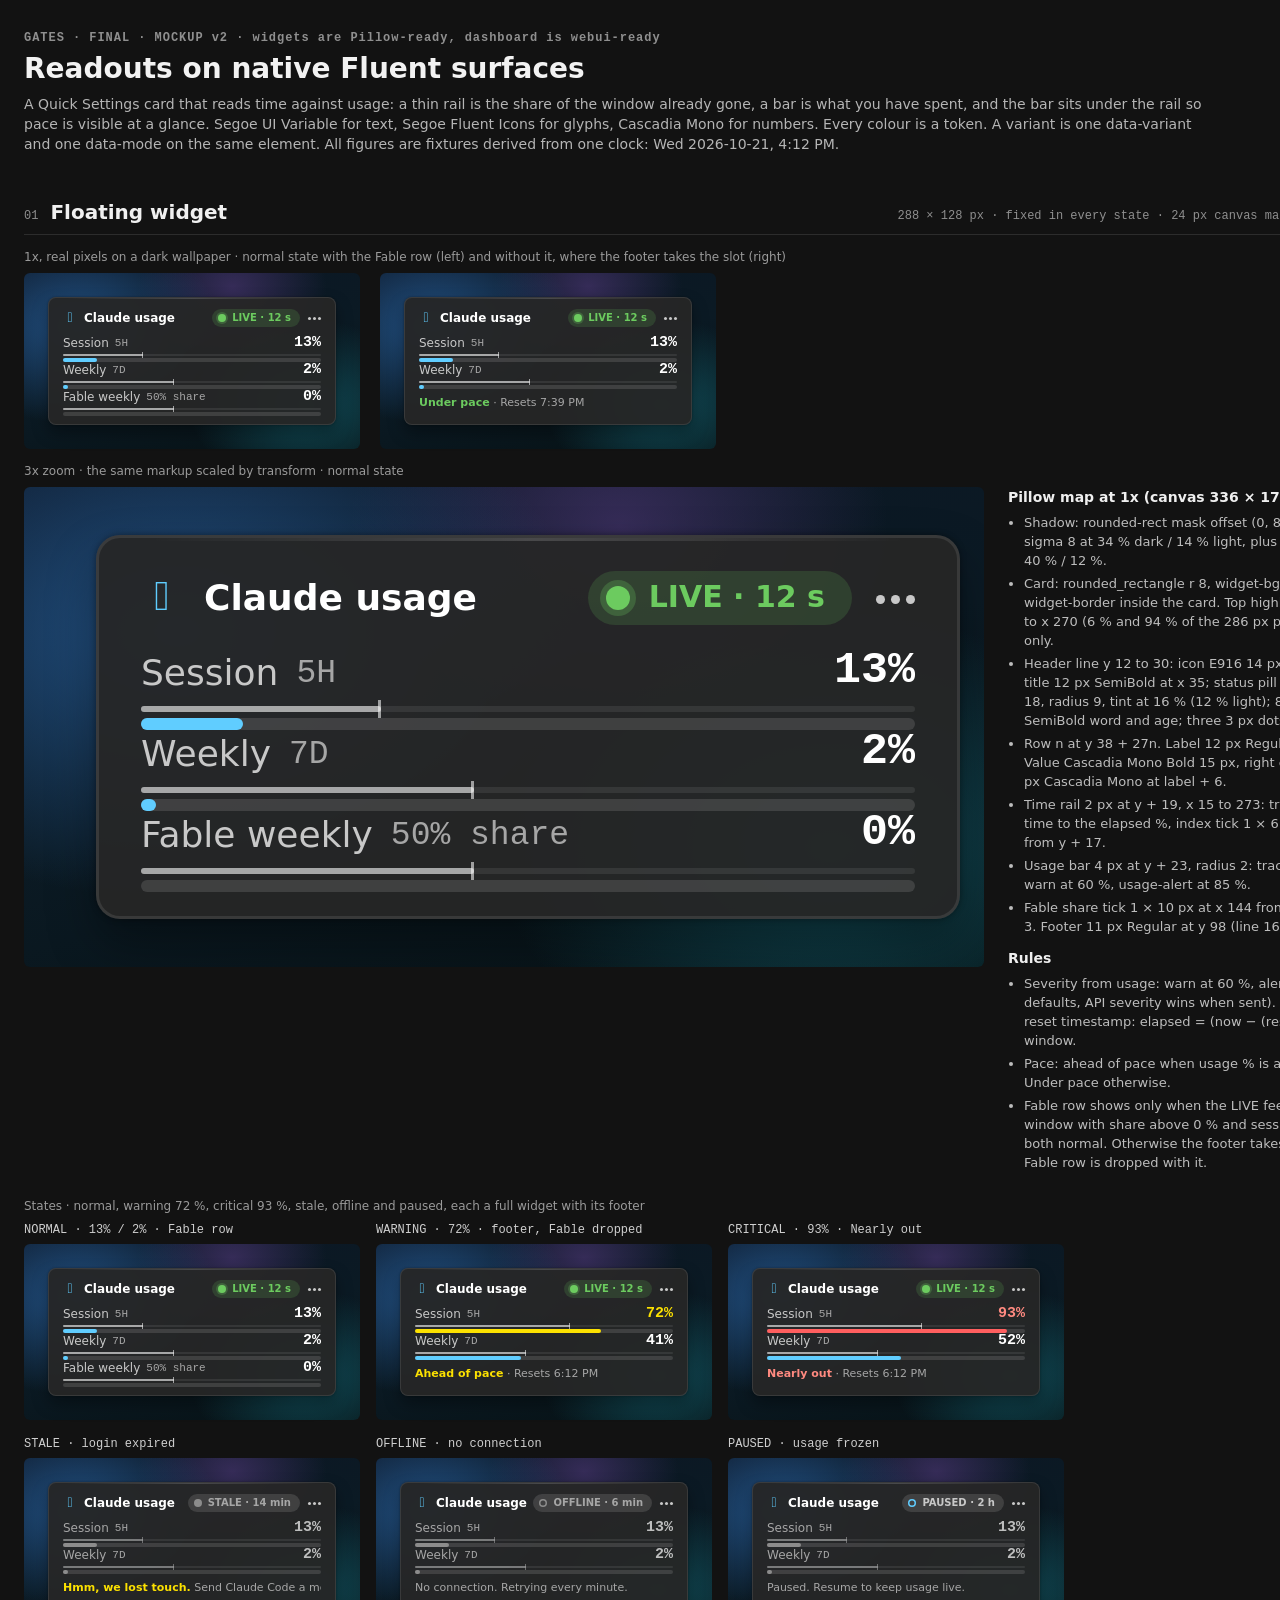
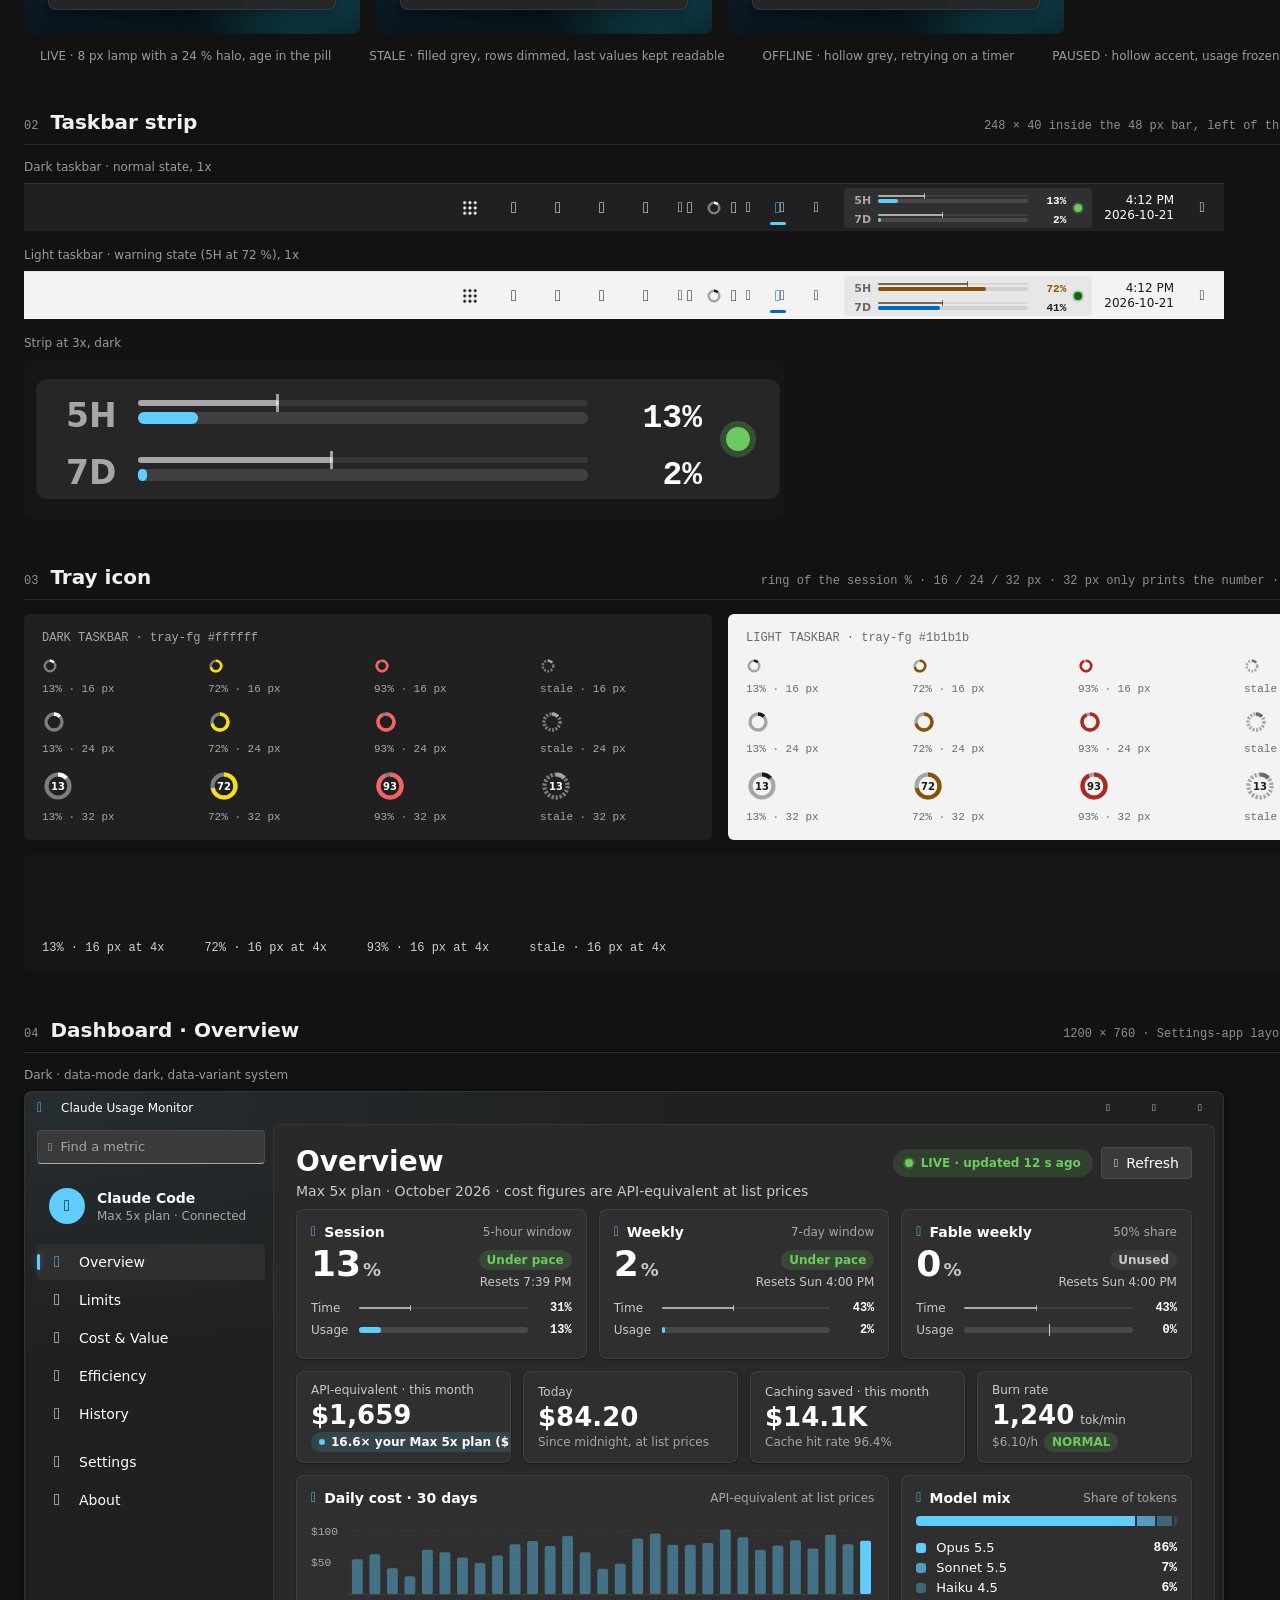
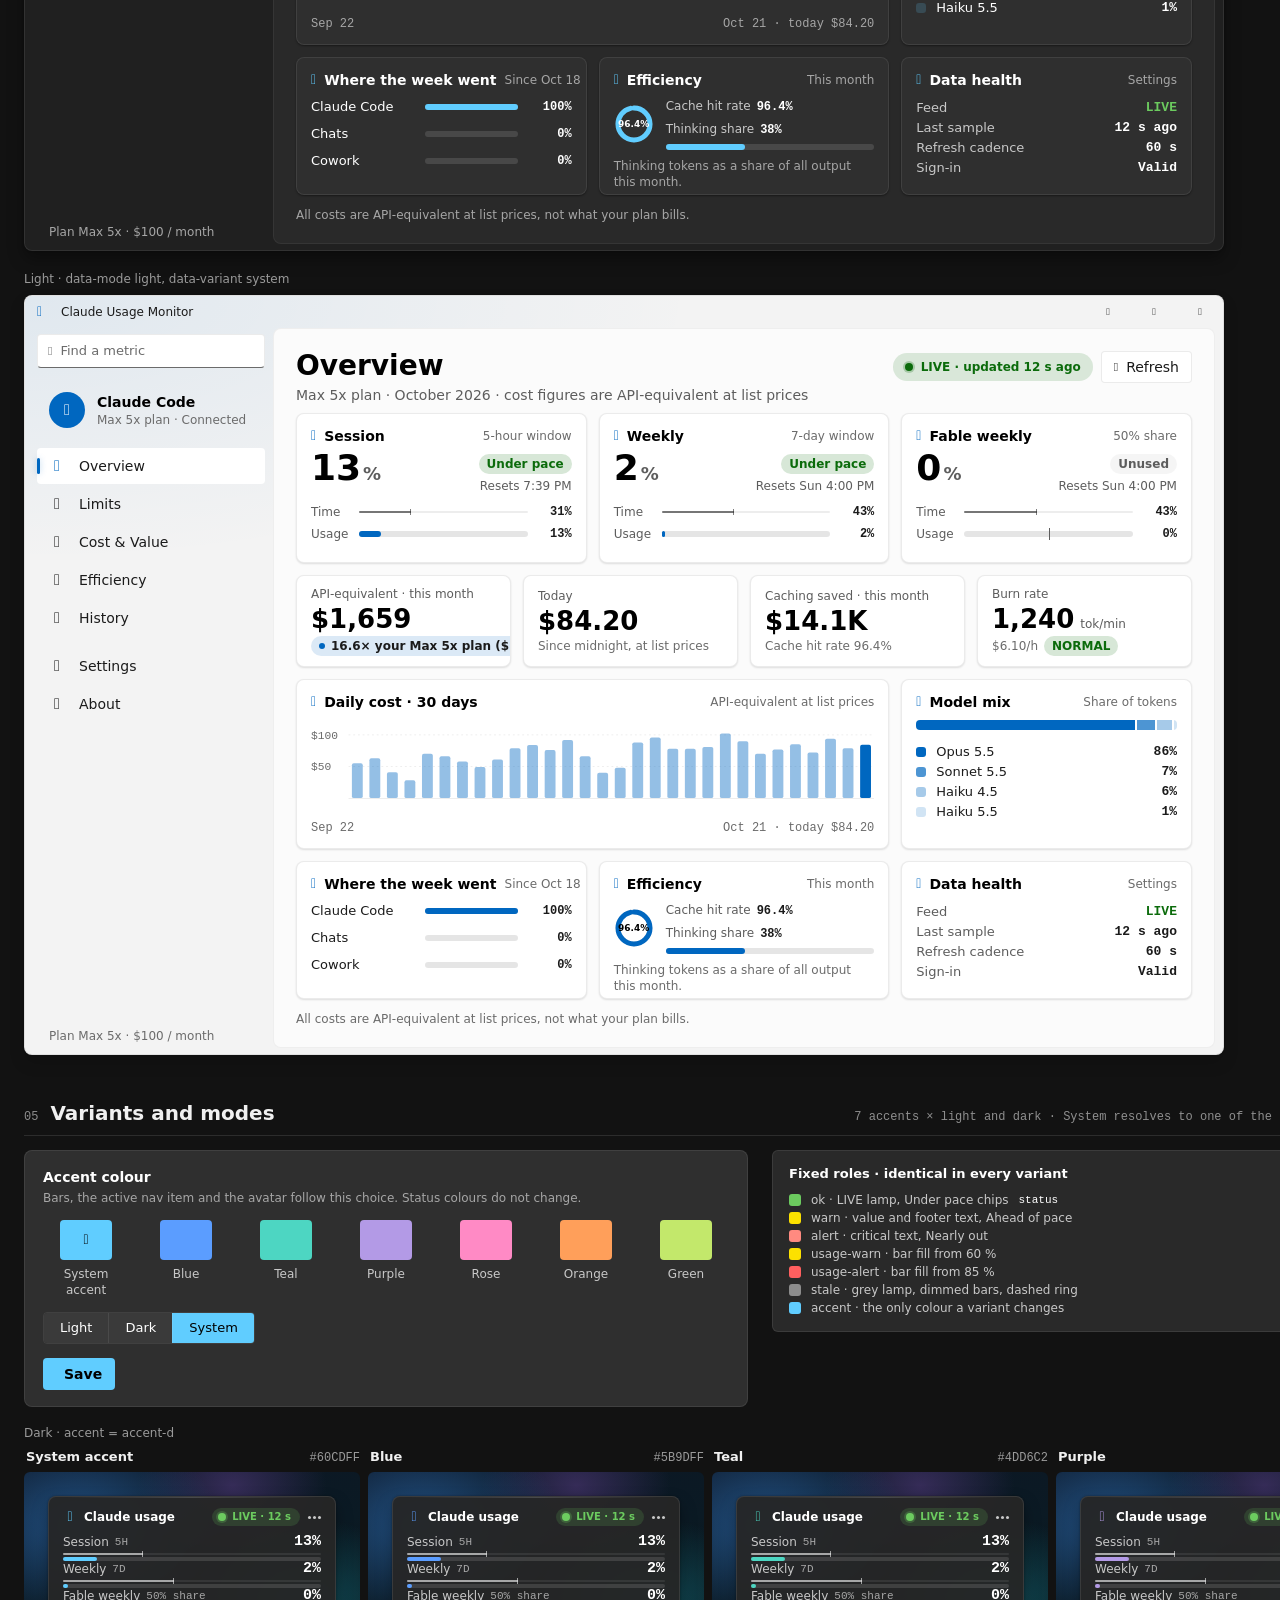
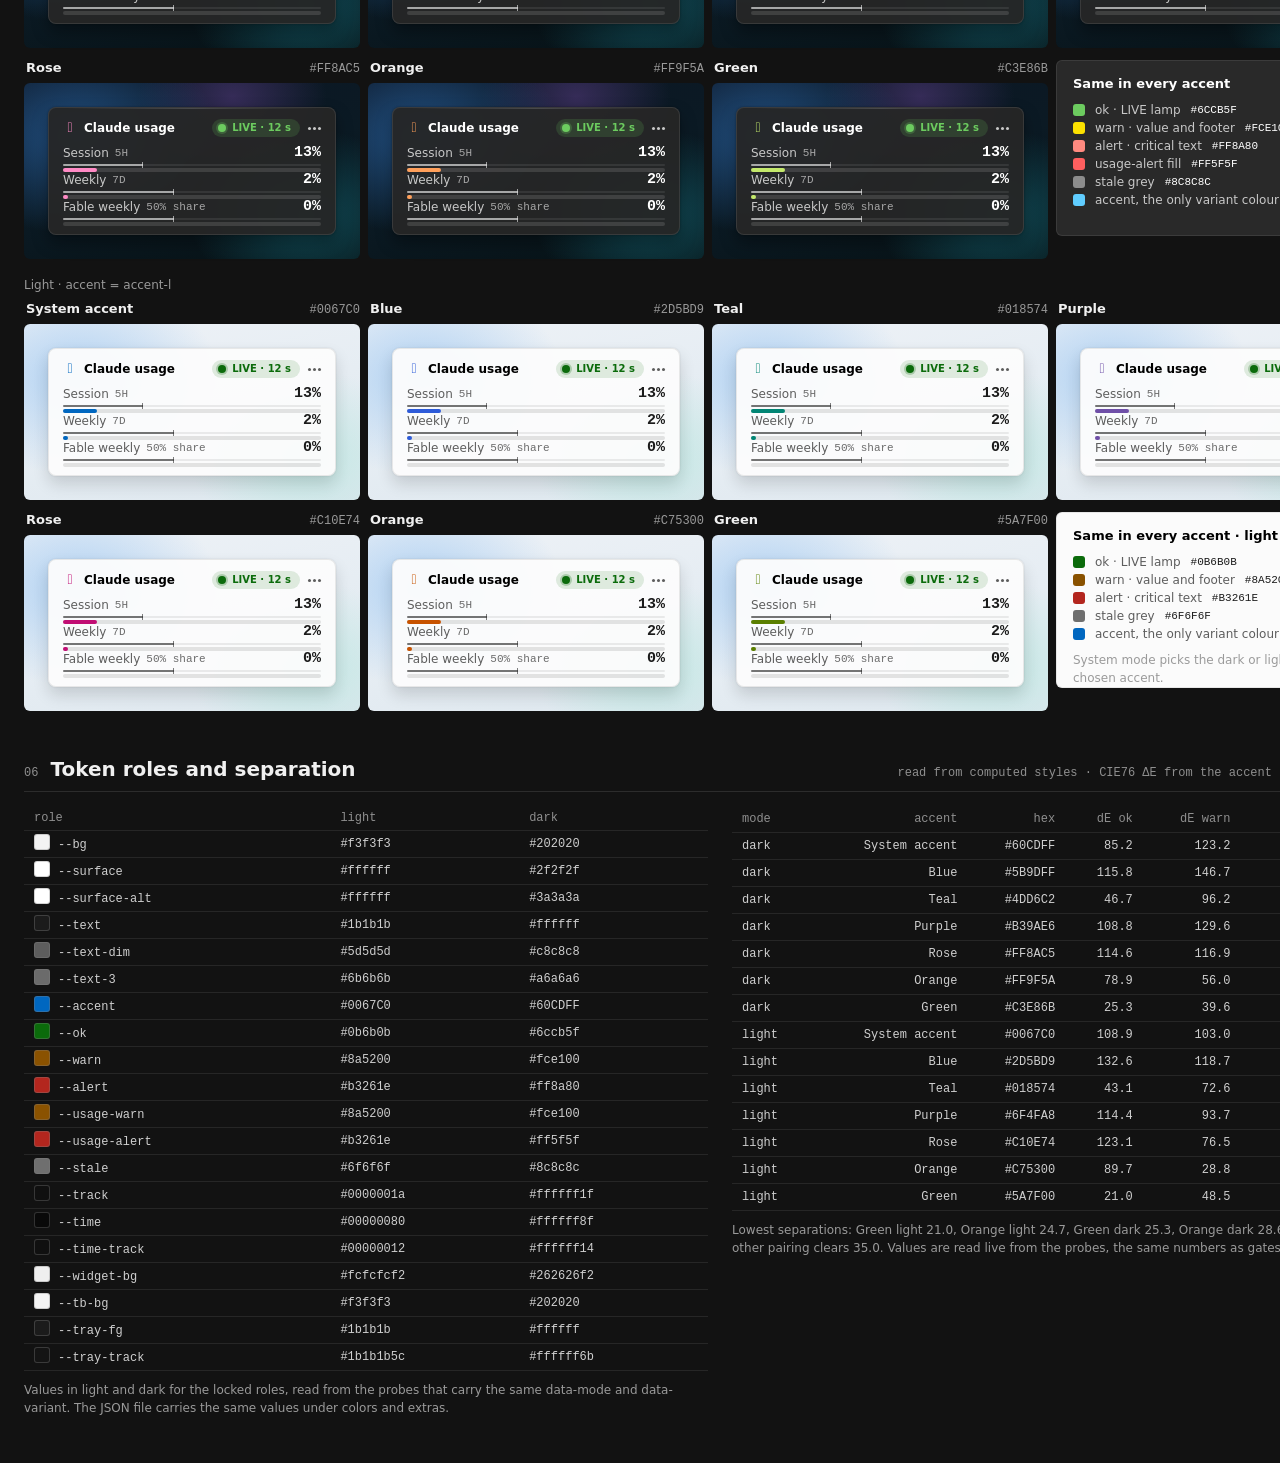
==== commit 5bd94d94: "Stale advice: use Claude Code, not just open it (#52) An open but idle Claude Code doesn't renew the" ====
--- a/design/mockups/gates/final.html
+++ b/design/mockups/gates/final.html
@@ -636,7 +636,7 @@
     '</div>';
 
   function footerHTML(st, sEl) {
-    if (st.status === 'STALE') return '<b class="t-warn">Hmm, we lost touch.</b> Sign in to Claude Code.';
+    if (st.status === 'STALE') return '<b class="t-warn">Hmm, we lost touch.</b> Send Claude Code a message.';
     if (st.status === 'OFFLINE') return 'No connection. Retrying every minute.';
     if (st.status === 'PAUSED') return 'Paused. Resume to keep usage live.';
     const when = fmtTime(st.sess.reset);
